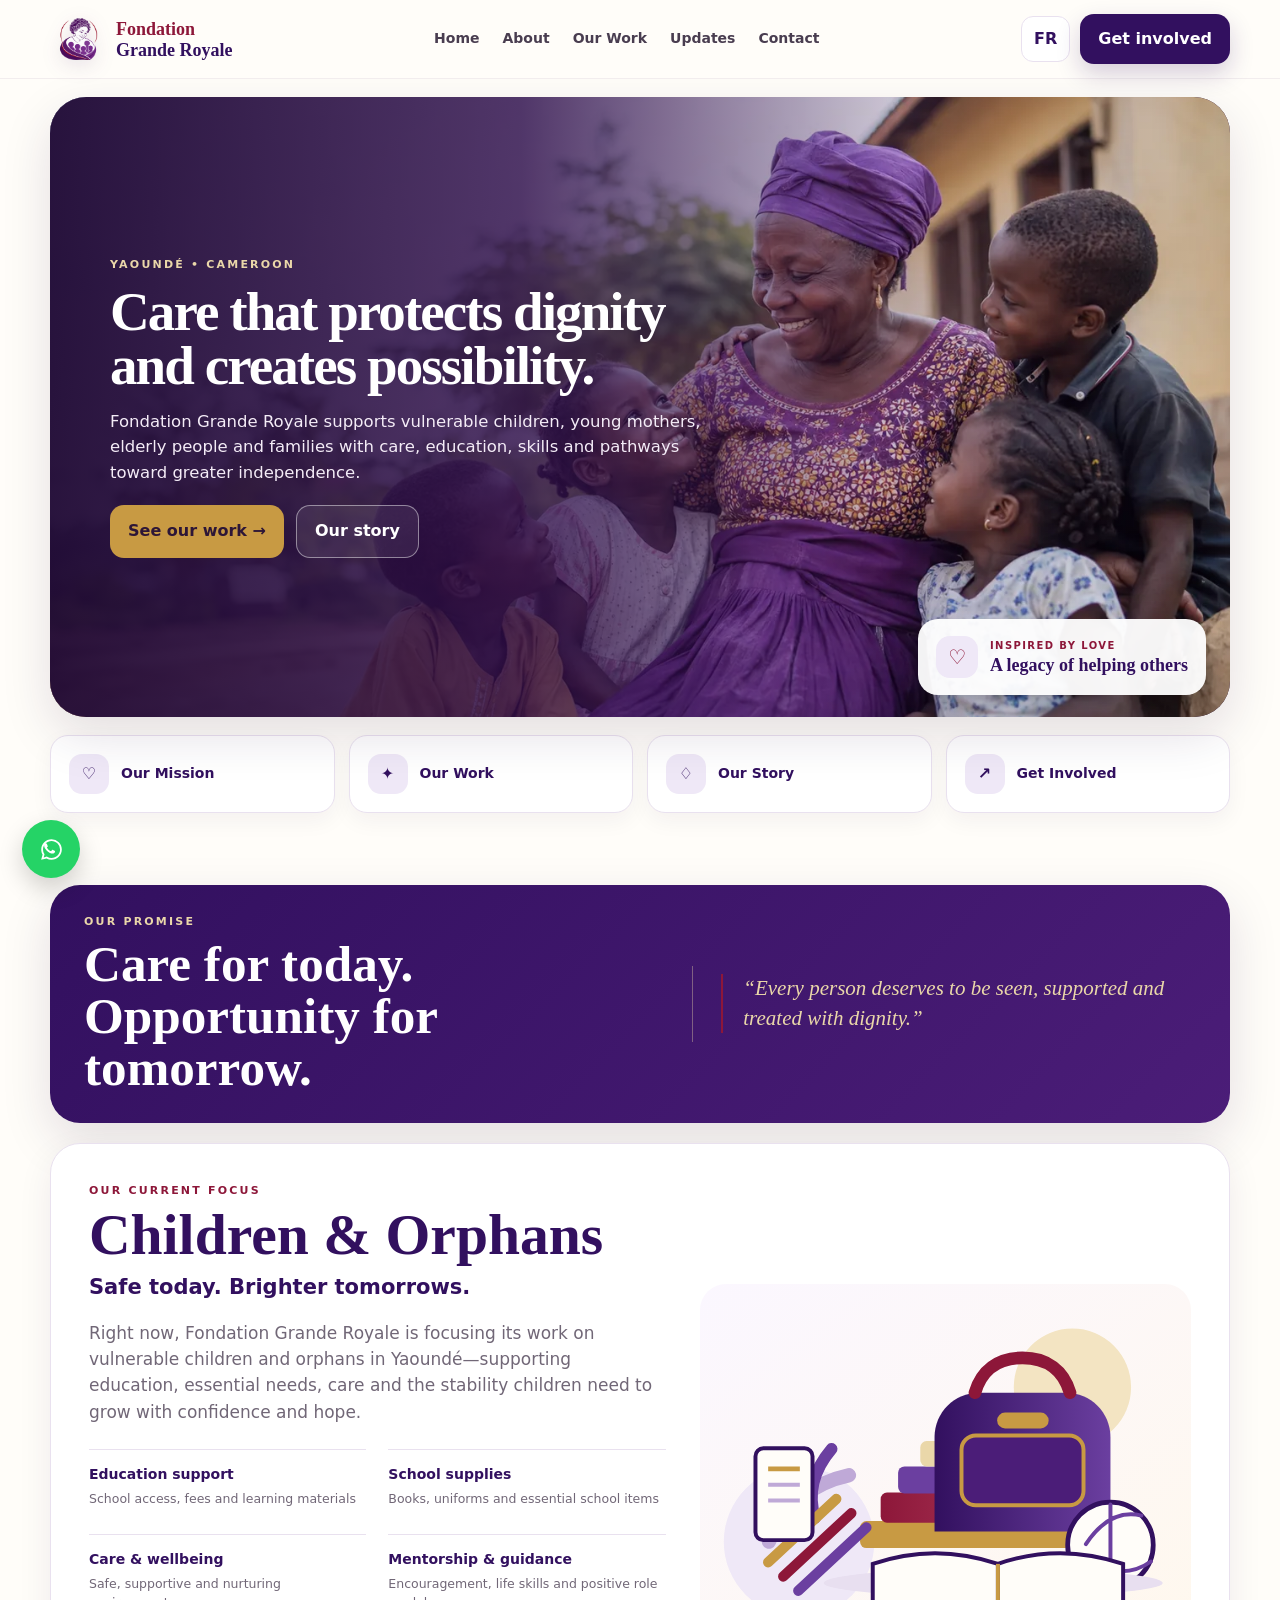
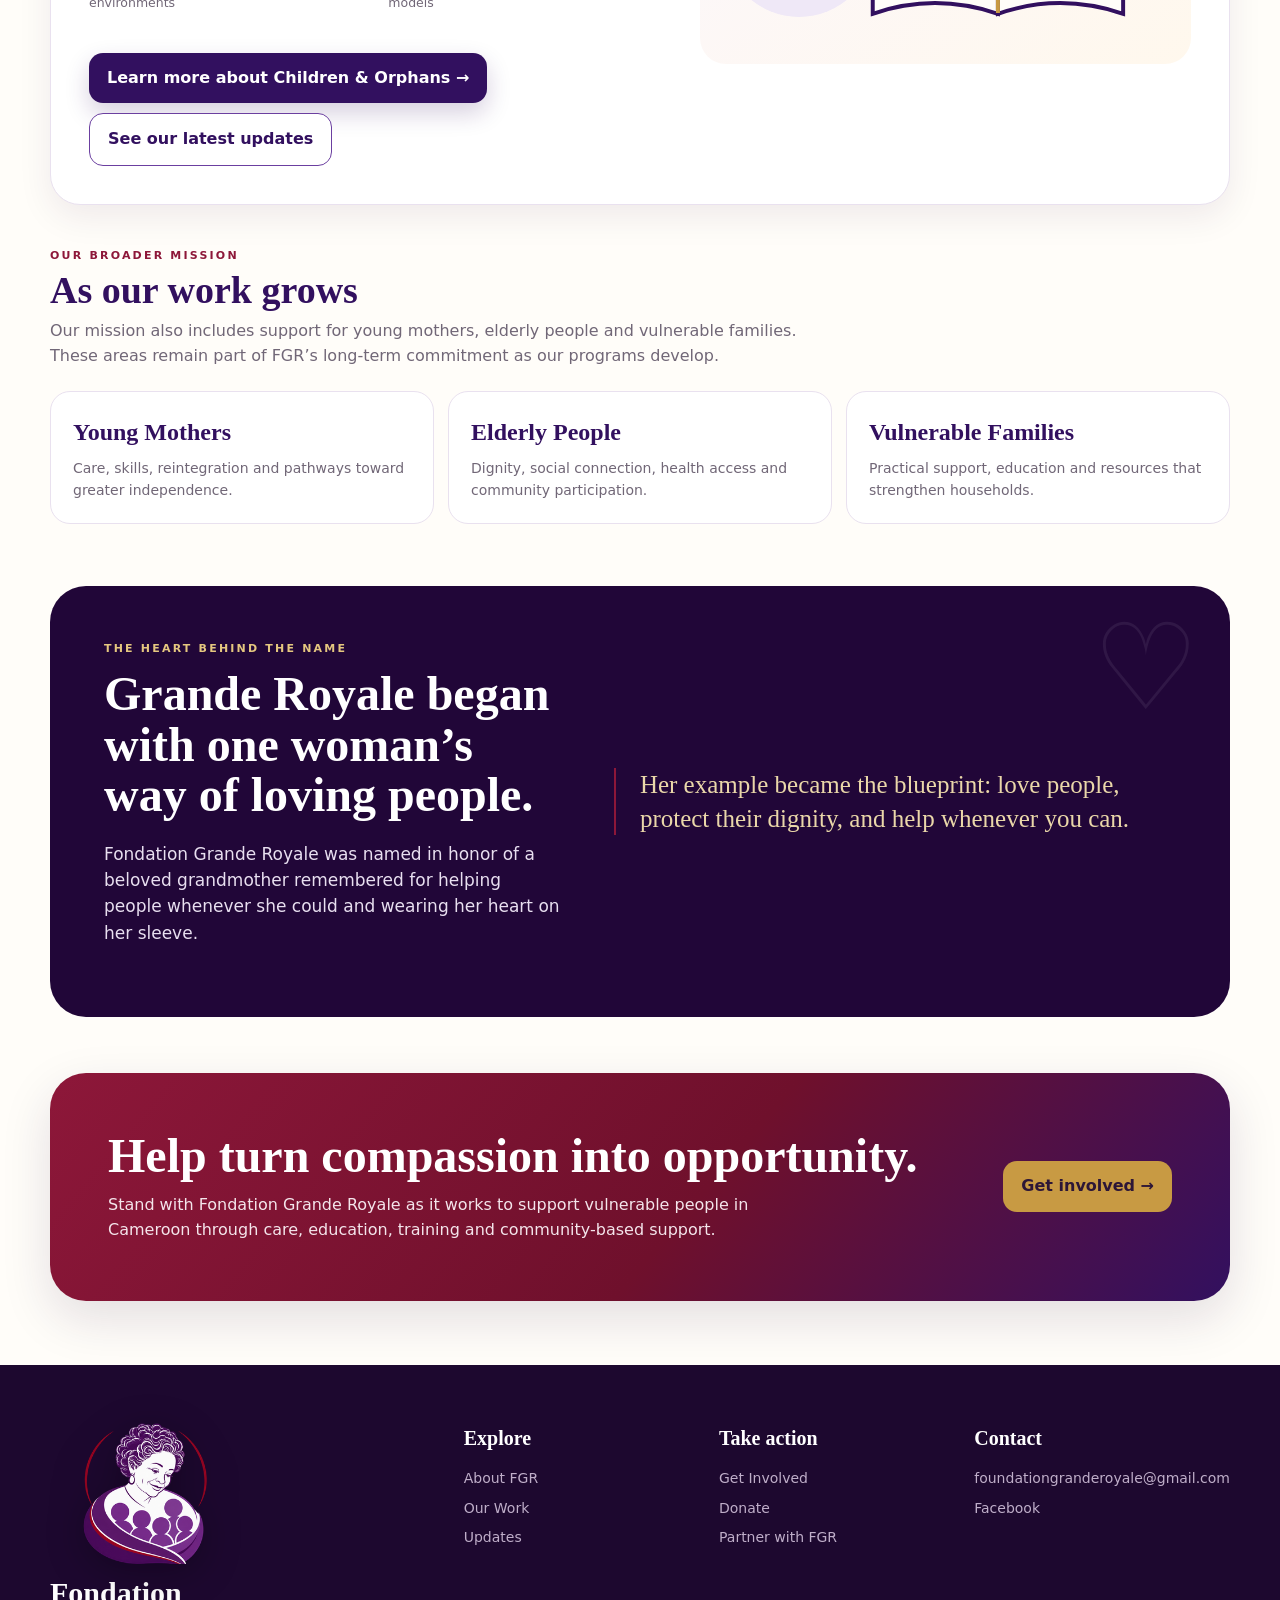
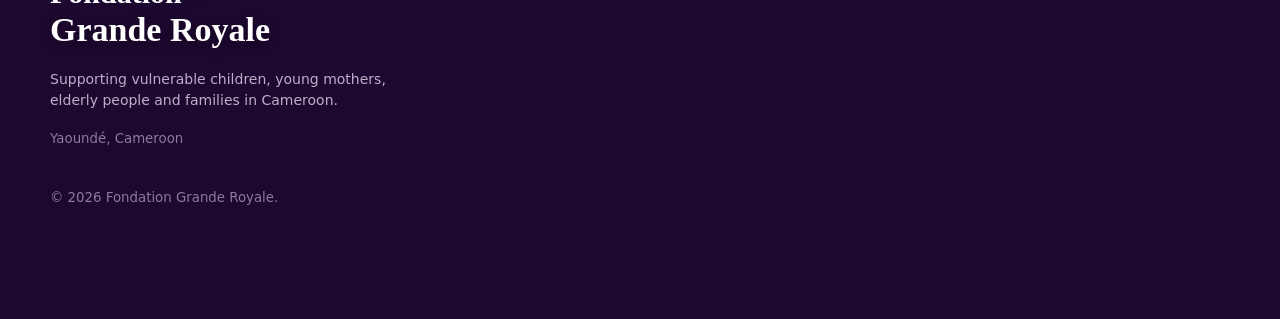
==== index.html @ b9e1e204 "Refresh corrected illustration styles" ====
<!DOCTYPE html>
<html data-page="index.html" lang="en"><head><meta charset="utf-8"/><meta content="width=device-width, initial-scale=1" name="viewport"/><meta content="#32105f" name="theme-color"/><meta content="Fondation Grande Royale is currently focused on supporting vulnerable children and orphans in Cameroon through education, care and essential support." name="description"/><title>Fondation Grande Royale | Cameroon</title><link href="manifest.webmanifest" rel="manifest"/><link href="icon-192.png" rel="apple-touch-icon"/><link href="styles.css?v=20261021-11" rel="stylesheet"/><link href="favicon-32.png" rel="icon" sizes="32x32" type="image/png"/><link href="favicon-48.png" rel="icon" sizes="48x48" type="image/png"/><link as="image" fetchpriority="high" href="hero-family.webp" rel="preload"/><link href="https://fondationgranderoyale.org/" rel="canonical"/><meta content="website" property="og:type"/><meta content="Fondation Grande Royale" property="og:site_name"/><meta content="Fondation Grande Royale | Cameroon" property="og:title"/><meta content="Fondation Grande Royale is currently focused on supporting vulnerable children and orphans in Cameroon through education, care and essential support." property="og:description"/><meta content="https://fondationgranderoyale.org/" property="og:url"/><meta content="https://fondationgranderoyale.org/og-image.jpg" property="og:image"/><meta content="summary_large_image" name="twitter:card"/><meta content="Fondation Grande Royale | Cameroon" name="twitter:title"/><meta content="Fondation Grande Royale is currently focused on supporting vulnerable children and orphans in Cameroon through education, care and essential support." name="twitter:description"/><meta content="https://fondationgranderoyale.org/og-image.jpg" name="twitter:image"/><script type="application/ld+json">{"@context": "https://schema.org", "@type": "NGO", "name": "Fondation Grande Royale", "url": "https://fondationgranderoyale.org", "logo": "https://fondationgranderoyale.org/logo-full.webp", "email": "foundationgranderoyale@gmail.com", "address": {"@type": "PostalAddress", "addressLocality": "Yaoundé", "addressCountry": "CM"}, "areaServed": {"@type": "Country", "name": "Cameroon"}}</script></head><body id="top"><header class="header"><div class="wrap header-inner"><a aria-label="Fondation Grande Royale home" class="brand" href="./index.html"><img alt="" class="brand-logo" decoding="async" height="250" src="logo-mark.webp" width="320"/><div class="brand-copy"><small>Fondation</small><strong>Grande Royale</strong></div></a><nav class="nav"><a href="./index.html">Home</a><a href="about.html">About</a><a href="programs.html">Our Work</a><a href="updates.html">Updates</a><a href="contact.html">Contact</a></nav><div class="header-actions"><button aria-label="Afficher le site en français" aria-pressed="false" class="lang" type="button">FR</button><a class="primary-btn" href="get-involved.html">Get involved</a><button aria-controls="mobile-menu" aria-expanded="false" aria-label="Open menu" class="menu" type="button">☰</button></div><div class="mobile-menu" id="mobile-menu"><a href="./index.html">Home</a><a href="about.html">About</a><a href="programs.html">Our Work</a><a href="updates.html">Updates</a><a href="get-involved.html">Get Involved</a><a href="contact.html">Contact</a></div></div></header>
<main><section class="hero"><div class="wrap"><div class="hero-card"><div class="hero-photo"></div><div class="hero-overlay"></div><div class="hero-content"><div class="eyebrow gold">Yaoundé • Cameroon</div><h1>Care that protects dignity and creates possibility.</h1><p>Fondation Grande Royale supports vulnerable children, young mothers, elderly people and families with care, education, skills and pathways toward greater independence.</p><div class="hero-cta"><a class="gold-btn" href="programs.html">See our work →</a><a class="ghost-btn" href="about.html">Our story</a></div></div><div class="hero-note"><i>♡</i><div><small>Inspired by love</small><strong>A legacy of helping others</strong></div></div></div><div class="quick"><a href="about.html"><span>♡</span><strong>Our Mission</strong></a><a href="programs.html"><span>✦</span><strong>Our Work</strong></a><a href="about.html#story"><span>♢</span><strong>Our Story</strong></a><a href="get-involved.html"><span>↗</span><strong>Get Involved</strong></a></div></div></section>
<section class="section home-focus"><div class="wrap">
<div class="promise-band">
  <div>
    <div class="eyebrow gold">Our promise</div>
    <h2>Care for today. Opportunity for tomorrow.</h2>
  </div>
  <div class="promise-divider"></div>
  <blockquote>“Every person deserves to be seen, supported and treated with dignity.”</blockquote>
</div>

<article class="children-focus-card">
  <div class="children-focus-copy">
    <div class="kicker">Our current focus</div>
    <h2>Children &amp; Orphans</h2>
    <h3>Safe today. Brighter tomorrows.</h3>
    <p>Right now, Fondation Grande Royale is focusing its work on vulnerable children and orphans in Yaoundé—supporting education, essential needs, care and the stability children need to grow with confidence and hope.</p>
    <div class="focus-support-grid">
      <div><strong>Education support</strong><span>School access, fees and learning materials</span></div>
      <div><strong>School supplies</strong><span>Books, uniforms and essential school items</span></div>
      <div><strong>Care &amp; wellbeing</strong><span>Safe, supportive and nurturing environments</span></div>
      <div><strong>Mentorship &amp; guidance</strong><span>Encouragement, life skills and positive role models</span></div>
    </div>
    <div class="focus-actions">
      <a class="primary-btn" href="programs.html">Learn more about Children &amp; Orphans →</a>
      <a class="outline-btn" href="updates.html">See our latest updates</a>
    </div>
  </div>

  <div class="education-materials" role="img" aria-label="Illustration of school books, backpack, notebook, pencils and educational materials">
    <svg viewBox="0 0 620 430" xmlns="http://www.w3.org/2000/svg" aria-hidden="true">
      <defs>
        <linearGradient id="bag" x1="0" x2="1"><stop stop-color="#32105f"/><stop offset="1" stop-color="#6b3fa0"/></linearGradient>
        <linearGradient id="book" x1="0" x2="1"><stop stop-color="#8d1739"/><stop offset="1" stop-color="#b94768"/></linearGradient>
      </defs>
      <circle cx="470" cy="105" r="74" fill="#f3e4c2"/>
      <circle cx="125" cy="300" r="95" fill="#efe8f7"/>
      <path d="M87 300c18-45 54-74 101-84" fill="none" stroke="#bfa9d7" stroke-width="18" stroke-linecap="round"/>
      <path d="M145 270c-9-30-2-60 21-87" fill="none" stroke="#6b3fa0" stroke-width="15" stroke-linecap="round"/>
      <rect x="202" y="274" width="270" height="34" rx="8" fill="#c89a43"/>
      <rect x="228" y="238" width="260" height="38" rx="8" fill="url(#book)"/>
      <rect x="250" y="205" width="232" height="34" rx="8" fill="#6b3fa0"/>
      <rect x="278" y="173" width="190" height="32" rx="8" fill="#ead7a9"/>
      <path d="M352 112h110c31 0 56 25 56 56v119H296V168c0-31 25-56 56-56Z" fill="url(#bag)"/>
      <path d="M347 112c8-28 29-44 60-44s52 16 60 44" fill="none" stroke="#8d1739" stroke-width="16" stroke-linecap="round"/>
      <rect x="330" y="166" width="154" height="88" rx="18" fill="#4b1d78" stroke="#c89a43" stroke-width="5"/>
      <rect x="375" y="137" width="65" height="20" rx="10" fill="#c89a43"/>
      <path d="M86 326l86-80" stroke="#c89a43" stroke-width="13" stroke-linecap="round"/>
      <path d="M105 344l86-80" stroke="#8d1739" stroke-width="13" stroke-linecap="round"/>
      <path d="M124 362l86-80" stroke="#6b3fa0" stroke-width="13" stroke-linecap="round"/>
      <rect x="70" y="182" width="72" height="116" rx="10" fill="#fffdf9" stroke="#32105f" stroke-width="5"/>
      <line x1="86" y1="208" x2="126" y2="208" stroke="#c89a43" stroke-width="6"/>
      <line x1="86" y1="228" x2="126" y2="228" stroke="#bfa9d7" stroke-width="5"/>
      <line x1="86" y1="248" x2="126" y2="248" stroke="#bfa9d7" stroke-width="5"/>
      <circle cx="518" cy="304" r="54" fill="#fffdf9" stroke="#32105f" stroke-width="6"/>
      <path d="M487 303c20-30 44-42 70-36M490 326c30 15 57 15 79-1M518 253v102" fill="none" stroke="#6b3fa0" stroke-width="5" stroke-linecap="round"/>
      <ellipse cx="370" cy="352" rx="214" ry="18" fill="#e8dff0"/>
      <path d="M218 328c52-18 105-18 158 0v63c-53-18-106-18-158 0z" fill="#fffdf9" stroke="#32105f" stroke-width="5"/>
      <path d="M376 328c52-18 105-18 158 0v63c-53-18-106-18-158 0z" fill="#fffdf9" stroke="#32105f" stroke-width="5"/>
      <line x1="376" y1="328" x2="376" y2="390" stroke="#c89a43" stroke-width="5"/>
    </svg>
  </div>
</article>

<div class="secondary-focus">
  <div class="secondary-focus-heading">
    <div class="kicker">Our broader mission</div>
    <h2>As our work grows</h2>
    <p>Our mission also includes support for young mothers, elderly people and vulnerable families. These areas remain part of FGR’s long-term commitment as our programs develop.</p>
  </div>
  <div class="secondary-focus-grid">
    <article><h3>Young Mothers</h3><p>Care, skills, reintegration and pathways toward greater independence.</p></article>
    <article><h3>Elderly People</h3><p>Dignity, social connection, health access and community participation.</p></article>
    <article><h3>Vulnerable Families</h3><p>Practical support, education and resources that strengthen households.</p></article>
  </div>
</div>
</div></section>
<section class="section"><div class="wrap"><div class="story-card"><div><div class="kicker" style="color:#e5c77f">The heart behind the name</div><h3>Grande Royale began with one woman’s way of loving people.</h3><p>Fondation Grande Royale was named in honor of a beloved grandmother remembered for helping people whenever she could and wearing her heart on her sleeve.</p></div><blockquote>Her example became the blueprint: love people, protect their dignity, and help whenever you can.</blockquote><div class="story-mark">♡</div></div></div></section>
<section class="cta"><div class="wrap"><div class="cta-card"><div><h2>Help turn compassion into opportunity.</h2><p>Stand with Fondation Grande Royale as it works to support vulnerable people in Cameroon through care, education, training and community-based support.</p></div><div class="cta-actions"><a class="gold-btn" href="get-involved.html">Get involved →</a></div></div></div></section></main><footer class="footer"><div class="wrap footer-grid"><div><div class="footer-brand-lockup"><img alt="" class="footer-mark" decoding="async" height="250" loading="lazy" src="logo-mark.webp" width="320"/><div class="footer-brand-text"><span>Fondation</span><strong>Grande Royale</strong></div></div><p>Supporting vulnerable children, young mothers, elderly people and families in Cameroon.</p><small>Yaoundé, Cameroon</small></div><div><h4>Explore</h4><a href="about.html">About FGR</a><a href="programs.html">Our Work</a><a href="updates.html">Updates</a></div><div><h4>Take action</h4><a href="get-involved.html">Get Involved</a><a href="get-involved.html#donate">Donate</a><a href="contact.html">Partner with FGR</a></div><div><h4>Contact</h4><a href="mailto:foundationgranderoyale@gmail.com">foundationgranderoyale@gmail.com</a><a href="https://www.facebook.com/profile.php?id=61578433423428" target="_blank" rel="noopener">Facebook</a></div></div><div class="wrap" style="margin-top:34px"><small>© <span id="year"></span> Fondation Grande Royale.</small></div></footer><nav class="mobile-nav"><a href="./index.html"><b>⌂</b>Home</a><a href="programs.html"><b>✦</b>Work</a><a href="about.html"><b>♡</b>Story</a><a href="get-involved.html"><b>↗</b>Help</a></nav><script src="script.js?v=20261021-4"></script><a class="whatsapp-float" href="https://wa.me/18156301168" target="_blank" rel="noopener" aria-label="Chat with Fondation Grande Royale on WhatsApp"><svg aria-hidden="true" viewBox="0 0 32 32" role="img"><path d="M19.11 17.21c-.28-.14-1.64-.81-1.89-.9-.25-.09-.44-.14-.62.14-.18.28-.72.9-.88 1.08-.16.19-.32.21-.6.07-.28-.14-1.17-.43-2.23-1.37-.82-.73-1.38-1.64-1.54-1.91-.16-.28-.02-.43.12-.57.13-.13.28-.32.42-.48.14-.16.18-.28.28-.46.09-.18.05-.35-.02-.49-.07-.14-.62-1.5-.85-2.05-.22-.54-.45-.47-.62-.48h-.53c-.18 0-.49.07-.74.35-.25.28-.97.95-.97 2.31 0 1.36.99 2.68 1.13 2.87.14.18 1.95 2.98 4.72 4.18.66.28 1.18.45 1.58.58.66.21 1.26.18 1.74.11.53-.08 1.64-.67 1.87-1.31.23-.65.23-1.21.16-1.33-.07-.12-.25-.19-.53-.33zM16.03 5.33c-5.86 0-10.62 4.76-10.62 10.62 0 1.87.49 3.7 1.42 5.31L5.32 26.7l5.57-1.46a10.59 10.59 0 0 0 5.13 1.31h.01c5.86 0 10.62-4.76 10.62-10.62 0-2.84-1.11-5.51-3.12-7.52a10.55 10.55 0 0 0-7.5-3.08zm0 19.43h-.01a8.77 8.77 0 0 1-4.47-1.22l-.32-.19-3.3.86.88-3.22-.21-.33a8.8 8.8 0 0 1-1.35-4.71c0-4.85 3.95-8.8 8.81-8.8 2.35 0 4.56.92 6.22 2.58a8.74 8.74 0 0 1 2.58 6.23c-.01 4.85-3.96 8.8-8.83 8.8z"/></svg></a></body></html>
---- styles.css ----
:root{
  --purple-950:#210638;--purple-900:#32105f;--purple-800:#4b1d78;--purple-700:#6b3fa0;
  --purple-100:#efe8f7;--purple-50:#f8f3fb;--gold:#c89a43;--gold-soft:#ead7a9;
  --burg:#8d1739;--burg-dark:#6f102c;--ink:#261d2c;--muted:#716777;--paper:#fffdf9;
  --white:#fff;--border:#e9e1ef;--shadow:0 18px 50px rgba(39,15,61,.13);--r-xl:32px;
  --r-lg:24px;--r-md:18px;--max:1180px;
}
*{box-sizing:border-box}html{scroll-behavior:smooth}body{margin:0;background:var(--paper);color:var(--ink);font-family:Inter,ui-sans-serif,system-ui,-apple-system,BlinkMacSystemFont,"Segoe UI",sans-serif;line-height:1.55}
a{text-decoration:none;color:inherit}img{display:block;max-width:100%}button,input,textarea,select{font:inherit}.wrap{width:min(calc(100% - 36px),var(--max));margin:auto}
.header{position:sticky;top:0;z-index:40;background:rgba(255,253,249,.95);backdrop-filter:blur(16px);border-bottom:1px solid rgba(89,54,107,.08)}
.header-inner{min-height:78px;display:flex;align-items:center;justify-content:space-between;gap:20px}.brand{display:flex;align-items:center;gap:12px;min-width:0}.brand-badge{width:46px;height:46px;border-radius:14px;display:grid;place-items:center;background:linear-gradient(145deg,var(--purple-900),var(--purple-700));color:white;font-family:Georgia,serif;font-weight:700;font-size:12px;letter-spacing:.05em;box-shadow:0 8px 18px rgba(64,22,94,.2)}
.brand-copy{line-height:1}.brand-copy small{display:block;font-family:Georgia,serif;font-size:18px;line-height:1;letter-spacing:0;color:var(--burg);font-weight:700}.brand-copy strong{display:block;margin-top:3px;font-family:Georgia,serif;font-size:18px;line-height:1;color:var(--purple-900);font-weight:700;white-space:nowrap}.nav{display:flex;align-items:center;gap:23px;font-size:14px;font-weight:750;color:#493d50}.nav a:hover,.nav a.active{color:var(--purple-700)}.header-actions{display:flex;gap:10px;align-items:center}.lang{border:1px solid var(--border);background:white;border-radius:12px;padding:10px 12px;color:var(--purple-900);font-weight:800;cursor:pointer}.primary-btn,.gold-btn,.ghost-btn,.outline-btn{display:inline-flex;align-items:center;justify-content:center;gap:8px;padding:13px 18px;border-radius:14px;font-weight:850;transition:.2s}.primary-btn{background:var(--purple-900);color:white;box-shadow:0 10px 24px rgba(50,16,95,.2)}.primary-btn:hover,.gold-btn:hover{transform:translateY(-2px)}.menu{display:none;border:0;background:white;border-radius:12px;padding:10px 12px;box-shadow:0 8px 20px rgba(41,20,51,.08);font-size:20px;cursor:pointer}
.mobile-menu{display:none;position:absolute;top:70px;left:14px;right:14px;background:white;border:1px solid var(--border);border-radius:20px;padding:16px;box-shadow:var(--shadow)}.mobile-menu.open{display:grid;gap:6px}.mobile-menu a{padding:12px;border-radius:12px;font-weight:750}.mobile-menu a:hover{background:var(--purple-50)}
.hero{padding:18px 0 0}.hero-card{position:relative;height:calc(100svh - 165px);min-height:500px;max-height:620px;border-radius:36px;overflow:hidden;background:var(--purple-950);box-shadow:var(--shadow)}.hero-photo{position:absolute;inset:0;background:url('hero-family.webp') center/cover}.hero-overlay{position:absolute;inset:0;background:linear-gradient(90deg,rgba(30,7,51,.94) 0%,rgba(45,12,73,.82) 40%,rgba(45,12,73,.22) 72%,rgba(45,12,73,.08) 100%)}.hero-content{position:relative;z-index:2;height:100%;min-height:0;padding:36px 60px;display:flex;flex-direction:column;justify-content:center;max-width:720px;color:white}.eyebrow,.kicker{font-size:11px;letter-spacing:.2em;text-transform:uppercase;font-weight:900}.eyebrow.gold{color:var(--gold-soft)}.kicker{color:var(--burg)}.hero h1,.page-hero h1{font-family:Georgia,serif;line-height:.98;letter-spacing:-.035em;font-weight:600}.hero h1{font-size:clamp(44px,4.3vw,64px);margin:12px 0 16px}.page-hero h1{font-size:clamp(46px,5vw,72px);margin:18px 0 22px}.hero p{font-size:16.5px;color:#f4ecf7;max-width:620px;margin:0 0 20px}.hero-cta{display:flex;gap:12px;flex-wrap:wrap}.gold-btn{background:var(--gold);color:#2d1637}.ghost-btn{border:1px solid rgba(255,255,255,.45);color:white;background:rgba(255,255,255,.08)}.outline-btn{border:1px solid var(--purple-700);color:var(--purple-900);background:white}.hero-note{position:absolute;z-index:3;right:24px;bottom:22px;background:rgba(255,255,255,.95);border-radius:20px;padding:17px 18px;display:flex;gap:12px;align-items:center;box-shadow:0 12px 30px rgba(0,0,0,.18);max-width:345px}.hero-note i{width:42px;height:42px;border-radius:14px;background:var(--purple-100);display:grid;place-items:center;color:var(--burg);font-style:normal;font-size:20px}.hero-note small{display:block;color:var(--burg);font-size:10px;letter-spacing:.14em;font-weight:900;text-transform:uppercase}.hero-note strong{display:block;font-family:Georgia,serif;color:var(--purple-900);font-size:18px;line-height:1.1;margin-top:3px}
.quick{margin-top:18px;display:grid;grid-template-columns:repeat(4,1fr);gap:14px}.quick a{background:white;border:1px solid var(--border);border-radius:18px;padding:18px;display:flex;align-items:center;gap:12px;box-shadow:0 8px 22px rgba(49,19,66,.05)}.quick span{width:40px;height:40px;border-radius:13px;background:var(--purple-100);display:grid;place-items:center;color:var(--purple-900);font-weight:900}.quick strong{font-size:14px;color:var(--purple-900)}
.section{padding:100px 0}.section.soft{background:var(--purple-50)}.section-title{max-width:780px;margin-bottom:42px}.section-title h2,.page-hero h1{color:var(--purple-900)}.section-title h2{font-family:Georgia,serif;font-size:clamp(38px,4vw,60px);line-height:1.05;margin:10px 0 18px;font-weight:600;letter-spacing:-.02em}.section-title p{color:var(--muted);font-size:18px;margin:0}.page-hero{padding:85px 0 72px;background:linear-gradient(135deg,#f8f3fb 0%,#fffdf9 55%,#f4eaf4 100%);border-bottom:1px solid var(--border)}.page-hero h1{font-size:clamp(46px,5vw,72px);max-width:850px}.page-hero p{font-size:19px;color:var(--muted);max-width:760px}.breadcrumb{font-size:12px;font-weight:800;color:var(--burg);letter-spacing:.1em;text-transform:uppercase}
.mission-grid{display:grid;grid-template-columns:.85fr 1.15fr;gap:30px}.mission-story{background:linear-gradient(145deg,var(--purple-900),var(--purple-800));border-radius:var(--r-xl);padding:38px;color:white;min-height:420px;display:flex;flex-direction:column;justify-content:space-between;box-shadow:var(--shadow)}.mission-story h3{font-family:Georgia,serif;font-size:40px;line-height:1.07;margin:10px 0 18px;font-weight:600}.mission-story p{color:#eadff0;margin:0}.mission-quote{font-family:Georgia,serif;font-style:italic;color:var(--gold-soft);font-size:21px;border-left:2px solid var(--burg);padding-left:18px;margin-top:34px}.serve-grid{display:grid;grid-template-columns:1fr 1fr;gap:14px}.serve-card,.info-card,.update-card,.program-card{background:white;border:1px solid var(--border);border-radius:22px;padding:25px}.serve-card .icon,.program-card .icon{width:44px;height:44px;border-radius:14px;background:var(--purple-100);display:grid;place-items:center;margin-bottom:20px;font-size:20px}.serve-card h4,.program-card h3,.info-card h3,.update-card h3{font-family:Georgia,serif;color:var(--purple-900);margin:0 0 8px}.serve-card h4{font-size:22px}.serve-card p,.program-card p,.info-card p,.update-card p{margin:0;color:var(--muted)}
.feature-row{display:grid;grid-template-columns:1.08fr .92fr;gap:22px;margin-top:24px}.feature-row.reverse{grid-template-columns:.92fr 1.08fr}.feature-img{border-radius:var(--r-xl);overflow:hidden;min-height:470px;background-size:cover;background-position:center;box-shadow:var(--shadow)}.feature-copy{border-radius:var(--r-xl);padding:44px;background:white;border:1px solid var(--border);display:flex;flex-direction:column;justify-content:center}.feature-copy h3{font-family:Georgia,serif;font-size:42px;line-height:1.05;color:var(--purple-900);margin:10px 0 18px;font-weight:600}.feature-copy p{color:var(--muted);font-size:17px;margin:0 0 20px}.pill-row{display:flex;flex-wrap:wrap;gap:8px}.pill{border:1px solid var(--gold-soft);background:#fffaf0;color:#66491c;border-radius:999px;padding:8px 12px;font-size:12px;font-weight:800}
.story-card{background:var(--purple-950);border-radius:36px;padding:54px;color:white;display:grid;grid-template-columns:.9fr 1.1fr;gap:50px;align-items:center;overflow:hidden;position:relative}.story-mark{font-family:Georgia,serif;font-size:120px;color:rgba(255,255,255,.07);position:absolute;right:30px;top:-10px}.story-card h3{font-family:Georgia,serif;font-size:48px;line-height:1.05;margin:12px 0 20px;font-weight:600}.story-card p{color:#e8dff0;font-size:17px}.story-card blockquote{font-family:Georgia,serif;font-size:25px;line-height:1.35;color:var(--gold-soft);margin:0;border-left:2px solid var(--burg);padding-left:24px}
.cta{padding:100px 0}.cta-card{background:linear-gradient(130deg,var(--burg),var(--burg-dark) 55%,var(--purple-900));border-radius:36px;padding:58px;color:white;display:grid;grid-template-columns:1fr auto;gap:30px;align-items:center;box-shadow:var(--shadow)}.cta-card h2{font-family:Georgia,serif;font-size:48px;line-height:1.05;margin:0 0 12px;font-weight:600}.cta-card p{margin:0;color:#f4e5eb;max-width:680px}.cta-actions{display:flex;gap:10px;flex-wrap:wrap}.grid-2{display:grid;grid-template-columns:1fr 1fr;gap:22px}.grid-3{display:grid;grid-template-columns:repeat(3,1fr);gap:18px}.program-card{padding:28px;min-height:240px}.program-card h3{font-size:27px}.program-card .num{font-size:11px;font-weight:900;color:var(--burg);letter-spacing:.14em}.info-card h3,.update-card h3{font-size:25px}.update-card time{display:block;font-size:11px;font-weight:900;color:var(--burg);text-transform:uppercase;letter-spacing:.12em;margin-bottom:12px}.empty-state{padding:36px;border:1px dashed #cbbbd5;background:white;border-radius:24px;color:var(--muted)}
.donate-options{display:grid;grid-template-columns:repeat(3,1fr);gap:18px}.donate-card{background:white;border:1px solid var(--border);border-radius:24px;padding:30px;box-shadow:0 10px 30px rgba(49,19,66,.05)}.donate-card.featured{border:2px solid var(--gold);position:relative}.donate-card .tag{position:absolute;top:-12px;right:18px;background:var(--gold);color:#3b213f;border-radius:999px;padding:6px 10px;font-size:10px;font-weight:900}.donate-card h3{font-family:Georgia,serif;color:var(--purple-900);font-size:28px;margin:0 0 10px}.donate-card p{color:var(--muted)}.note{background:#fff8eb;border-left:4px solid var(--gold);padding:16px 18px;border-radius:12px;color:#655331}.contact-list{display:grid;gap:14px}.contact-item{display:flex;gap:14px;align-items:flex-start;background:white;border:1px solid var(--border);border-radius:18px;padding:20px}.contact-item .dot{width:38px;height:38px;border-radius:12px;background:var(--purple-100);display:grid;place-items:center;color:var(--burg)}.contact-item strong{display:block;color:var(--purple-900)}.contact-item span,.contact-item a{color:var(--muted);font-size:14px}.form{display:grid;gap:14px;background:white;border:1px solid var(--border);border-radius:24px;padding:28px}.form label{font-size:12px;font-weight:800;color:var(--purple-900)}.form input,.form textarea,.form select{width:100%;border:1px solid var(--border);border-radius:12px;padding:13px 14px;background:#fff}.form textarea{min-height:140px;resize:vertical}
.footer{background:#1d082f;color:#d9cce2;padding:58px 0 110px}.footer-grid{display:grid;grid-template-columns:1.4fr .8fr .8fr .8fr;gap:44px}.footer h4{font-family:Georgia,serif;color:white;font-size:20px;margin:0 0 14px}.footer p,.footer a{color:#bfaec9;font-size:14px}.footer a{display:block;margin:8px 0}.footer-brand{font-family:Georgia,serif;color:white;font-size:24px;margin-bottom:8px}.footer small{color:#8e7a9a}.mobile-nav{display:none}
@media(max-width:980px){.nav,.header-actions .primary-btn{display:none}.menu{display:block}.header-inner{min-height:70px}.hero-card,.hero-content{min-height:590px}.hero-content{padding:58px 34px 120px;max-width:620px}.hero-overlay{background:linear-gradient(180deg,rgba(30,7,51,.25) 0%,rgba(30,7,51,.62) 45%,rgba(30,7,51,.96) 100%)}.hero-content{justify-content:flex-end}.hero-note{left:18px;right:18px;bottom:18px;max-width:none}.quick{grid-template-columns:repeat(2,1fr)}.mission-grid,.feature-row,.feature-row.reverse,.story-card,.cta-card,.grid-2,.footer-grid{grid-template-columns:1fr}.feature-row.reverse .feature-img{order:1}.feature-row.reverse .feature-copy{order:2}.grid-3,.donate-options{grid-template-columns:1fr 1fr}.footer-grid{grid-template-columns:1fr 1fr}.mobile-nav{position:fixed;left:14px;right:14px;bottom:14px;z-index:60;background:rgba(255,255,255,.97);border:1px solid var(--border);box-shadow:0 15px 45px rgba(40,12,60,.18);border-radius:22px;padding:9px;display:grid;grid-template-columns:repeat(4,1fr)}.mobile-nav a{display:flex;flex-direction:column;align-items:center;gap:4px;padding:7px 4px;color:#685a70;font-size:10px;font-weight:800}.mobile-nav b{font-size:19px;color:var(--purple-900)}}
@media(max-width:620px){
.wrap{width:min(calc(100% - 24px),var(--max))}.brand-copy small,.brand-copy strong{font-size:14px}.brand-badge{width:40px;height:40px;border-radius:12px;font-size:11px}.hero{padding-top:12px}.hero-card{height:auto;min-height:440px;max-height:none;border-radius:24px}.hero-photo{background-position:64% center}.hero-content{height:auto;min-height:440px;padding:30px 22px 104px}.hero h1{font-size:47px}.hero p{font-size:15.5px}.hero-cta{gap:8px}.gold-btn,.ghost-btn,.outline-btn{width:100%;justify-content:center}.hero-note{border-radius:17px;padding:13px}.quick{gap:10px}.quick a{padding:14px;border-radius:16px}.section{padding:72px 0}.section-title{margin-bottom:28px}.section-title h2{font-size:40px}.section-title p{font-size:16px}.mission-story{padding:28px;border-radius:24px}.mission-story h3{font-size:34px}.serve-grid,.grid-3,.donate-options,.footer-grid{grid-template-columns:1fr}.feature-img{min-height:330px;border-radius:24px}.feature-copy{padding:28px;border-radius:24px}.feature-copy h3{font-size:34px}.story-card{padding:30px;border-radius:24px;gap:26px}.story-card h3{font-size:37px}.story-card blockquote{font-size:21px}.cta{padding:72px 0}.cta-card{padding:32px 26px;border-radius:24px}.cta-card h2{font-size:38px}.page-hero{padding:65px 0 50px}.page-hero h1{font-size:48px}.footer{padding-bottom:120px}
.brand-logo{width:44px;height:44px}.footer-logo{width:210px}
.feature-img{height:330px}
.footer-brand-lockup{
    align-items:center;
    text-align:center;
    gap:12px;
  }

  .footer-mark{
    width:210px;
  }

  .footer-brand-text{
    align-items:center;
  }

  .footer-brand-text span{
    font-size:28px;
  }

  .footer-brand-text strong{
    font-size:32px;
  }
}

/* Official Fondation Grande Royale logo integration */
.brand-logo{width:54px;height:54px;object-fit:contain;flex:0 0 auto;filter:drop-shadow(0 5px 10px rgba(64,22,94,.12))}.brand-badge{display:none}.footer-logo{display:block;width:min(240px,100%);height:auto;margin-bottom:18px}.sr-only{position:absolute!important;width:1px!important;height:1px!important;padding:0!important;margin:-1px!important;overflow:hidden!important;clip:rect(0,0,0,0)!important;white-space:nowrap!important;border:0!important}

.legacy-logo-wrap{text-align:center;margin:0 auto 34px}.legacy-logo{width:min(320px,78vw);height:auto}

/* Audit 2026: performance, accessibility and translated UI fixes */
.feature-img{display:block;width:100%;height:470px;object-fit:cover;background:none}.feature-row.reverse .feature-img{order:initial}.lang:focus-visible,.menu:focus-visible,a:focus-visible,button:focus-visible,input:focus-visible,textarea:focus-visible,select:focus-visible{outline:3px solid var(--gold);outline-offset:3px}.lang[aria-pressed="true"]{background:var(--purple-100)}

/* Footer brand lockup — centered and high contrast */
.footer-brand-lockup{
  display:flex;
  flex-direction:column;
  align-items:flex-start;
  gap:14px;
  margin-bottom:22px;
}

.footer-mark{
  width:180px;
  height:auto;
  object-fit:contain;
  filter:drop-shadow(0 8px 18px rgba(0,0,0,.28));
}

.footer-brand-text{
  display:flex;
  flex-direction:column;
  align-items:flex-start;
  line-height:1;
}

.footer-brand-text span,
.footer-brand-text strong{
  display:block;
  font-family:Georgia,serif;
}

.footer-brand-text span{
  color:#fff;
  font-size:30px;
  font-weight:700;
}

.footer-brand-text strong{
  color:#fff;
  font-size:34px;
  font-weight:700;
  margin-top:5px;
  text-shadow:0 3px 14px rgba(0,0,0,.32);
}



/* Phase 3 — hosted contact form */
.hp-field{
  position:absolute!important;
  left:-9999px!important;
  width:1px!important;
  height:1px!important;
  opacity:0!important;
  pointer-events:none!important;
}
.form-note{
  color:var(--muted);
  font-size:12px;
}
.thank-you-card{
  max-width:720px;
  margin:0 auto;
  text-align:center;
  background:#fff;
  border:1px solid var(--border);
  border-radius:var(--r-xl);
  padding:54px 38px;
  box-shadow:var(--shadow);
}
.thank-you-icon{
  width:68px;
  height:68px;
  border-radius:50%;
  display:grid;
  place-items:center;
  margin:0 auto 22px;
  background:var(--purple-100);
  color:var(--purple-900);
  font-size:30px;
  font-weight:900;
}
.thank-you-card h2{
  font-family:Georgia,serif;
  color:var(--purple-900);
  font-size:38px;
  line-height:1.05;
  margin:0 0 14px;
}
.thank-you-card p{
  color:var(--muted);
  font-size:17px;
  margin:0 auto 28px;
  max-width:560px;
}
.thank-you-actions{
  display:flex;
  gap:12px;
  justify-content:center;
  flex-wrap:wrap;
}


/* Floating WhatsApp contact button */
.whatsapp-float{
  position:fixed;
  left:22px;
  bottom:22px;
  width:58px;
  height:58px;
  border-radius:50%;
  display:grid;
  place-items:center;
  background:#25D366;
  color:#fff;
  box-shadow:0 10px 24px rgba(0,0,0,.18);
  z-index:999;
  transition:transform .18s ease, box-shadow .18s ease;
}
.whatsapp-float:hover{
  transform:translateY(-2px) scale(1.03);
  box-shadow:0 14px 30px rgba(0,0,0,.22);
}
.whatsapp-float svg{
  width:31px;
  height:31px;
  fill:currentColor;
}
@media(max-width:620px){
  .whatsapp-float{
    left:16px;
    bottom:86px;
    width:54px;
    height:54px;
  }
  .whatsapp-float svg{
    width:29px;
    height:29px;
  }
}


/* Homepage current-focus redesign */
.home-focus{padding:72px 0 34px}
.promise-band{
  background:linear-gradient(135deg,var(--purple-900),var(--purple-800));
  color:#fff;
  border-radius:30px;
  padding:28px 34px;
  display:grid;
  grid-template-columns:1.1fr auto .9fr;
  gap:28px;
  align-items:center;
  box-shadow:var(--shadow);
}
.promise-band h2{
  font-family:Georgia,serif;
  font-size:clamp(34px,4vw,54px);
  line-height:1.02;
  font-weight:600;
  margin:8px 0 0;
}
.promise-divider{
  width:1px;
  height:76px;
  background:rgba(234,215,169,.38);
}
.promise-band blockquote{
  margin:0;
  color:var(--gold-soft);
  font-family:Georgia,serif;
  font-style:italic;
  font-size:21px;
  line-height:1.4;
  border-left:2px solid var(--burg);
  padding-left:20px;
}
.children-focus-card{
  margin-top:20px;
  background:#fff;
  border:1px solid var(--border);
  border-radius:30px;
  padding:38px;
  display:grid;
  grid-template-columns:1.08fr .92fr;
  gap:34px;
  align-items:center;
  box-shadow:0 12px 34px rgba(49,19,66,.08);
}
.children-focus-copy h2{
  font-family:Georgia,serif;
  color:var(--purple-900);
  font-size:clamp(42px,4.5vw,66px);
  line-height:.98;
  margin:8px 0 8px;
  font-weight:600;
}
.children-focus-copy h3{
  color:var(--purple-900);
  font-size:21px;
  margin:0 0 16px;
}
.children-focus-copy>p{
  color:var(--muted);
  font-size:17px;
  max-width:650px;
  margin:0 0 24px;
}
.focus-support-grid{
  display:grid;
  grid-template-columns:1fr 1fr;
  gap:12px 22px;
  margin:0 0 26px;
}
.focus-support-grid div{
  padding:14px 0;
  border-top:1px solid var(--border);
}
.focus-support-grid strong{
  display:block;
  color:var(--purple-900);
  font-size:14px;
  margin-bottom:3px;
}
.focus-support-grid span{
  display:block;
  color:var(--muted);
  font-size:12.5px;
}
.focus-actions{
  display:flex;
  gap:10px;
  flex-wrap:wrap;
}
.education-materials{
  min-height:380px;
  border-radius:26px;
  display:grid;
  place-items:center;
  overflow:hidden;
  background:linear-gradient(145deg,#fbf7ff,#fff8ed);
}
.education-materials svg{
  width:100%;
  height:auto;
  max-height:410px;
}
.secondary-focus{
  margin-top:42px;
}
.secondary-focus-heading{
  max-width:760px;
  margin-bottom:22px;
}
.secondary-focus-heading h2{
  font-family:Georgia,serif;
  color:var(--purple-900);
  font-size:38px;
  margin:7px 0 8px;
  line-height:1.05;
}
.secondary-focus-heading p{
  color:var(--muted);
  margin:0;
}
.secondary-focus-grid{
  display:grid;
  grid-template-columns:repeat(3,1fr);
  gap:14px;
}
.secondary-focus-grid article{
  background:#fff;
  border:1px solid var(--border);
  border-radius:20px;
  padding:22px;
}
.secondary-focus-grid h3{
  font-family:Georgia,serif;
  color:var(--purple-900);
  margin:0 0 7px;
  font-size:24px;
}
.secondary-focus-grid p{
  color:var(--muted);
  margin:0;
  font-size:14px;
}

@media(max-width:980px){
  .promise-band{grid-template-columns:1fr;gap:18px}
  .promise-divider{display:none}
  .children-focus-card{grid-template-columns:1fr}
  .education-materials{min-height:300px}
}
@media(max-width:620px){
  .home-focus{padding:52px 0 64px}
  .promise-band{padding:24px 22px;border-radius:24px}
  .promise-band h2{font-size:36px}
  .promise-band blockquote{font-size:18px}
  .children-focus-card{padding:24px 20px;border-radius:24px}
  .children-focus-copy h2{font-size:44px}
  .focus-support-grid{grid-template-columns:1fr}
  .focus-actions .primary-btn,.focus-actions .outline-btn{width:100%}
  .education-materials{min-height:240px}
  .secondary-focus-grid{grid-template-columns:1fr}
}


/* Homepage section spacing */
.home-focus + .section{
  padding:28px 0;
}
.home-focus + .section + .cta{
  padding:28px 0 64px;
}
@media(max-width:620px){
  .home-focus{padding:52px 0 28px}
  .home-focus + .section{
    padding:22px 0;
  }
  .home-focus + .section + .cta{
    padding:22px 0 54px;
  }
}


/* Programs accordion */
.programs-accordion-section{padding-top:54px}
.programs-accordion{display:grid;gap:12px}
.program-accordion{
  background:#fff;
  border:1px solid var(--border);
  border-radius:18px;
  overflow:hidden;
}
.program-accordion[open]{
  box-shadow:0 10px 28px rgba(49,19,66,.08);
}
.program-accordion summary{
  list-style:none;
  display:grid;
  grid-template-columns:56px 1fr auto;
  gap:16px;
  align-items:center;
  padding:22px 24px;
  cursor:pointer;
}
.program-accordion summary::-webkit-details-marker{display:none}
.program-accordion summary::after{
  content:"+";
  grid-column:3;
  grid-row:1;
  justify-self:end;
  font-size:26px;
  line-height:1;
  color:var(--purple-900);
  margin-left:14px;
}
.program-accordion[open] summary::after{content:"−"}
.program-order{
  color:var(--burg);
  font-size:11px;
  font-weight:900;
  letter-spacing:.12em;
}
.program-title{
  font-family:Georgia,serif;
  color:var(--purple-900);
  font-size:28px;
  font-weight:600;
}
.program-status{
  font-size:11px;
  font-weight:800;
  color:var(--muted);
  border:1px solid var(--border);
  border-radius:999px;
  padding:6px 10px;
  margin-right:34px;
}
.featured-program{
  border:2px solid var(--gold);
}
.featured-program .program-status{
  color:#66491c;
  background:#fff8eb;
  border-color:var(--gold-soft);
}
.program-panel{
  padding:0 24px 26px 96px;
  color:var(--muted);
}
.program-panel>p{
  margin:0;
  max-width:820px;
  font-size:16px;
}
.program-detail-grid{
  display:grid;
  grid-template-columns:1fr 1fr;
  gap:12px 22px;
  margin-top:22px;
}
.program-detail-grid div{
  border-top:1px solid var(--border);
  padding-top:13px;
}
.program-detail-grid strong{
  display:block;
  color:var(--purple-900);
  margin-bottom:4px;
}
.program-detail-grid span{
  display:block;
  font-size:14px;
}
@media(max-width:620px){
  .program-accordion summary{
    grid-template-columns:42px 1fr;
    padding:18px 18px;
  }
  .program-title{font-size:23px}
  .program-status{
    grid-column:2;
    justify-self:start;
    margin:4px 0 0;
  }
  .program-accordion summary::after{
    grid-column:2;
    justify-self:end;
  }
  .program-panel{
    padding:0 18px 22px 60px;
  }
  .program-detail-grid{grid-template-columns:1fr}
}


/* Compact programs dropdowns — simple FAQ style */
.programs-accordion-section{
  padding-top:36px;
}
.programs-accordion{
  gap:0;
  max-width:900px;
}
.program-accordion,
.featured-program{
  border:0;
  border-bottom:1px solid #ddd6e3;
  border-radius:0;
  box-shadow:none;
  background:transparent;
}
.program-accordion:first-child{
  border-top:1px solid #ddd6e3;
}
.program-accordion[open]{
  box-shadow:none;
}
.program-accordion summary{
  display:flex;
  align-items:center;
  justify-content:space-between;
  gap:18px;
  padding:17px 4px;
  min-height:56px;
}
.program-order,
.program-status{
  display:none;
}
.program-title{
  font-family:inherit;
  font-size:17px;
  font-weight:500;
  color:#3f3945;
}
.program-accordion summary::after{
  content:"⌄";
  display:grid;
  place-items:center;
  width:34px;
  height:34px;
  flex:0 0 34px;
  border-radius:50%;
  background:#f3f1f5;
  color:#69616f;
  font-size:20px;
  font-weight:700;
  margin:0;
  transform:none;
}
.program-accordion[open] summary::after{
  content:"⌃";
}
.featured-program .program-title{
  color:var(--purple-900);
  font-weight:700;
}
.program-panel{
  padding:0 44px 20px 4px;
}
.program-panel>p{
  font-size:15px;
  line-height:1.6;
}
.program-detail-grid{
  margin-top:14px;
  gap:10px 22px;
}
.program-detail-grid div{
  padding-top:10px;
}
@media(max-width:620px){
  .programs-accordion-section{padding-top:26px}
  .program-accordion summary{
    display:flex;
    padding:15px 2px;
    min-height:52px;
  }
  .program-title{font-size:16px}
  .program-panel{padding:0 38px 18px 2px}
  .program-detail-grid{grid-template-columns:1fr}
}


.programs-current-title{
  margin-bottom:24px;
}
.long-term-programs{
  padding-top:64px;
}
.long-term-accordion{
  max-width:900px;
}
.long-term-accordion .program-title{
  font-weight:500;
}
@media(max-width:620px){
  .long-term-programs{padding-top:48px}
}


/* Emphasize the two current-focus program headers */
.programs-accordion > .featured-program > summary{
  padding:22px 4px;
}
.programs-accordion > .featured-program .program-title{
  font-family:Georgia,serif;
  font-size:30px;
  font-weight:700;
  color:var(--purple-900);
  line-height:1.1;
}
.programs-accordion > .featured-program summary::after{
  width:38px;
  height:38px;
  flex-basis:38px;
  background:var(--purple-100);
  color:var(--purple-900);
}
.long-term-accordion .program-title{
  font-family:inherit;
  font-size:17px;
  font-weight:500;
  color:#3f3945;
}
@media(max-width:620px){
  .programs-accordion > .featured-program .program-title{
    font-size:24px;
  }
  .long-term-accordion .program-title{
    font-size:16px;
  }
}

/* Our Work hero */
.work-hero{padding:44px 0 34px}
.work-hero-grid{display:grid;grid-template-columns:.95fr 1.05fr;gap:44px;align-items:center}
.work-hero-copy{max-width:720px}
.work-hero-copy .breadcrumb{margin-bottom:24px}
.work-hero-copy p{font-size:21px;line-height:1.5;color:var(--muted);margin:0}
.work-hero-art{display:flex;justify-content:flex-end}
.work-hero-art img{display:block;width:100%;max-width:720px;height:auto;border-radius:26px}
@media(max-width:820px){
  .work-hero{padding:30px 0 26px}
  .work-hero-grid{grid-template-columns:1fr;gap:24px}
  .work-hero-copy p{font-size:18px}
  .work-hero-art{justify-content:flex-start}
}

/* Correct approved illustration placement */
.work-hero{padding:44px 0 34px}
.work-hero-copy{max-width:860px}
.work-hero-copy .breadcrumb{margin-bottom:24px}
.work-hero-copy p{font-size:21px;line-height:1.5;color:var(--muted);margin:0}
.work-hero-grid,.work-hero-art{display:block}
.work-hero-art{display:none!important}

.education-materials img{
  display:block;
  width:100%;
  height:auto;
  border-radius:26px;
}
@media(max-width:820px){
  .work-hero{padding:30px 0 26px}
  .work-hero-copy p{font-size:18px}
}
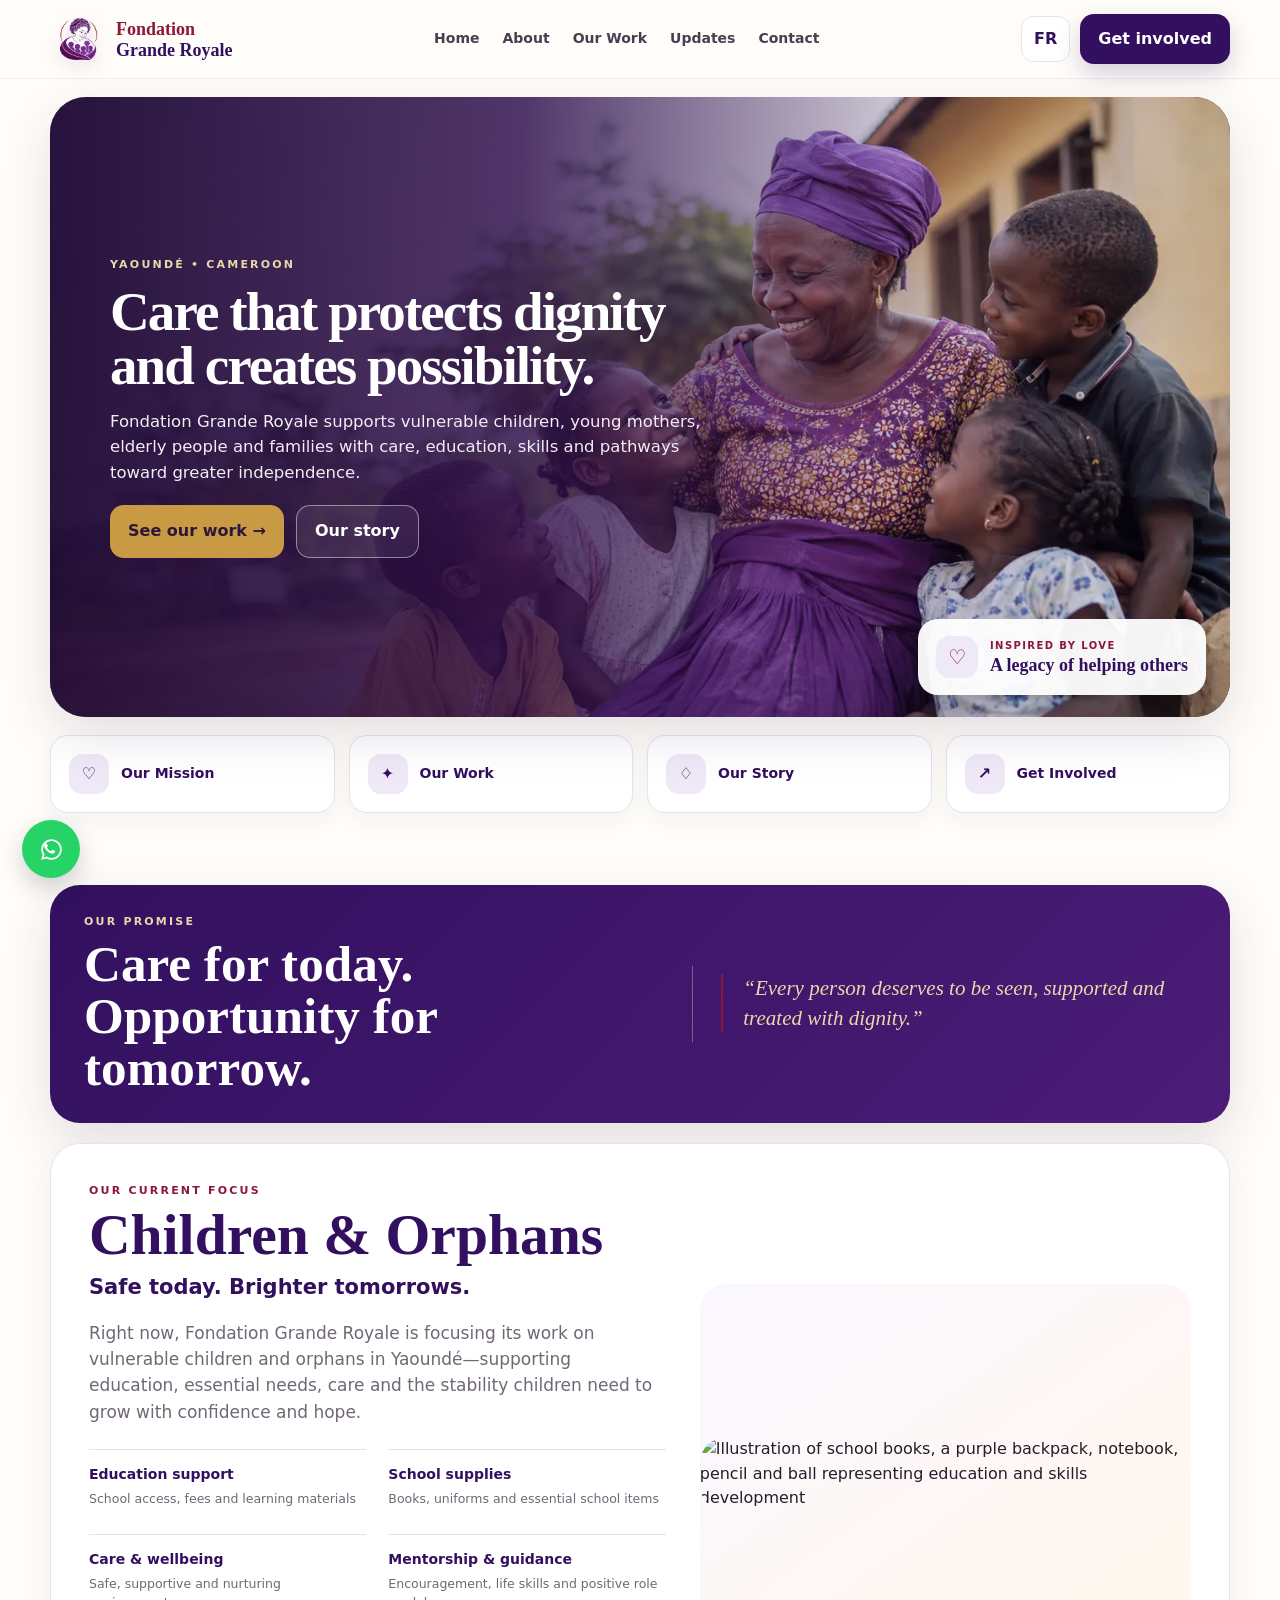
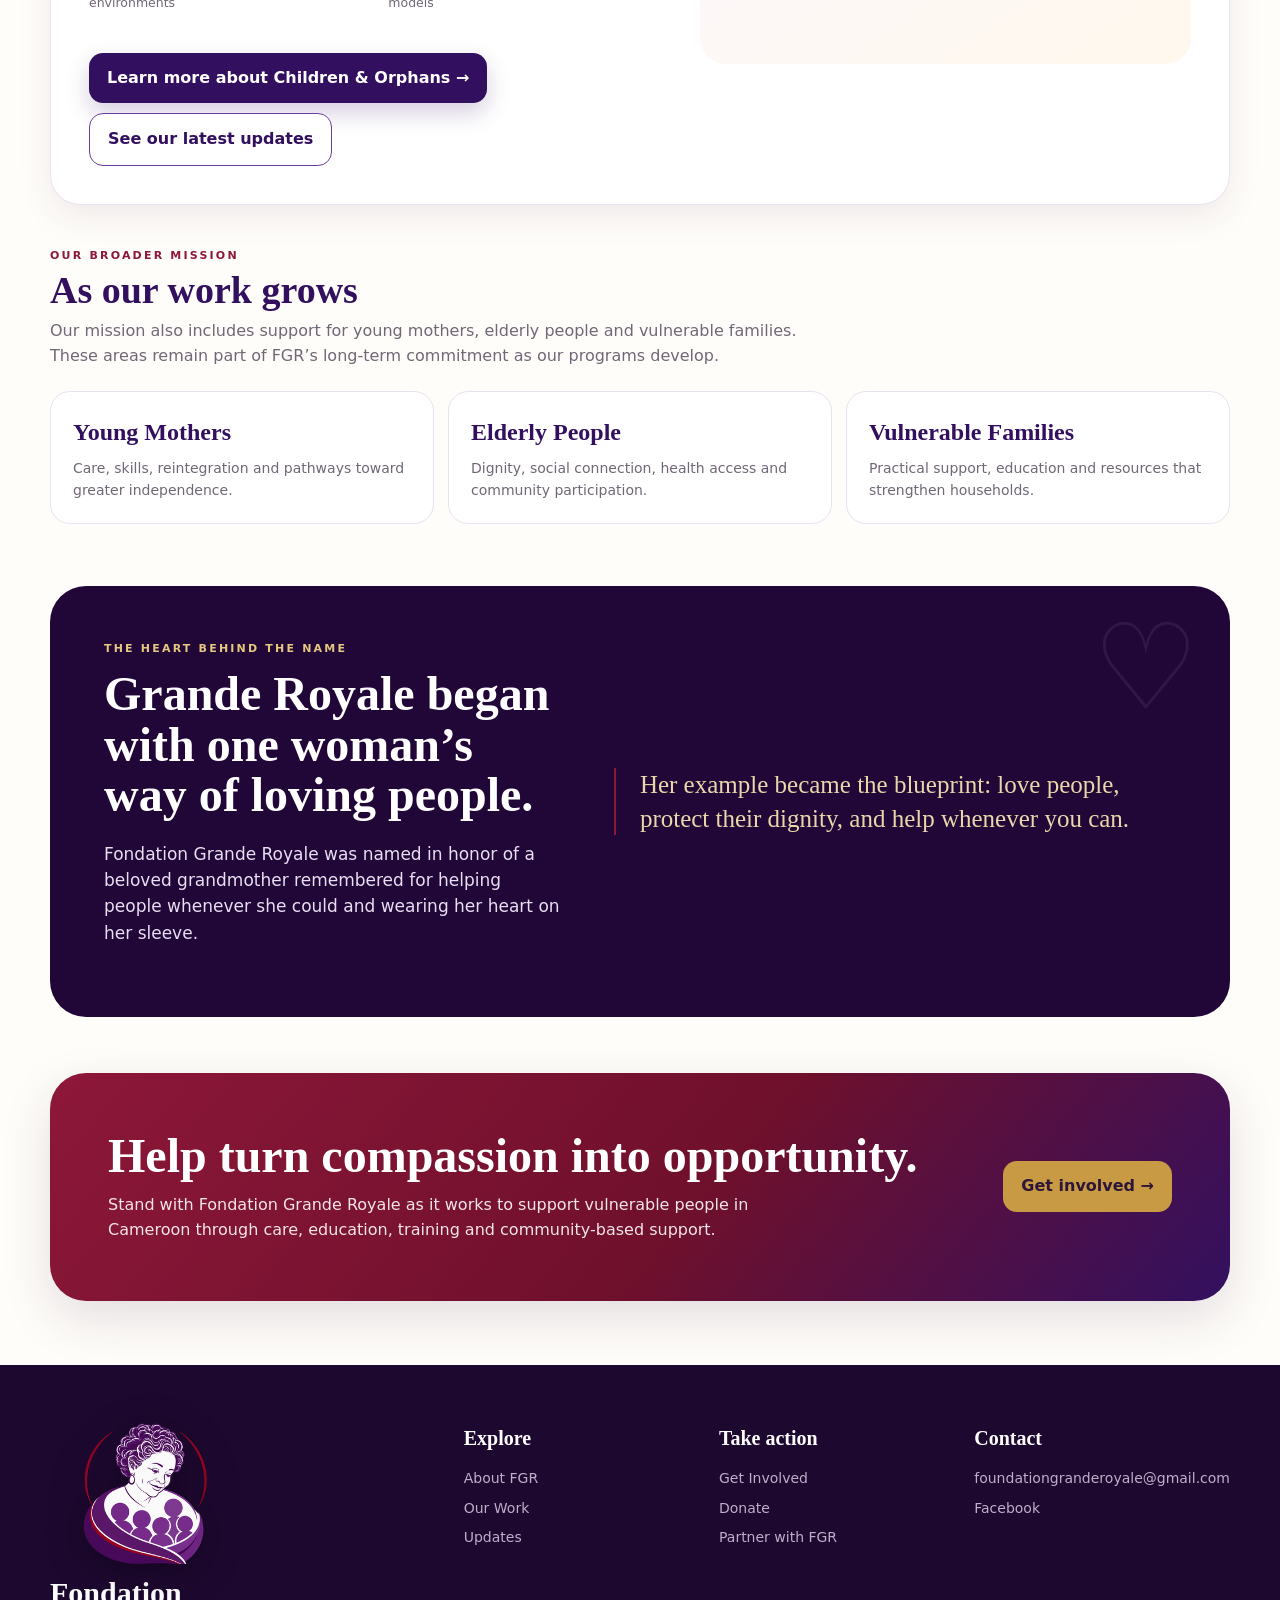
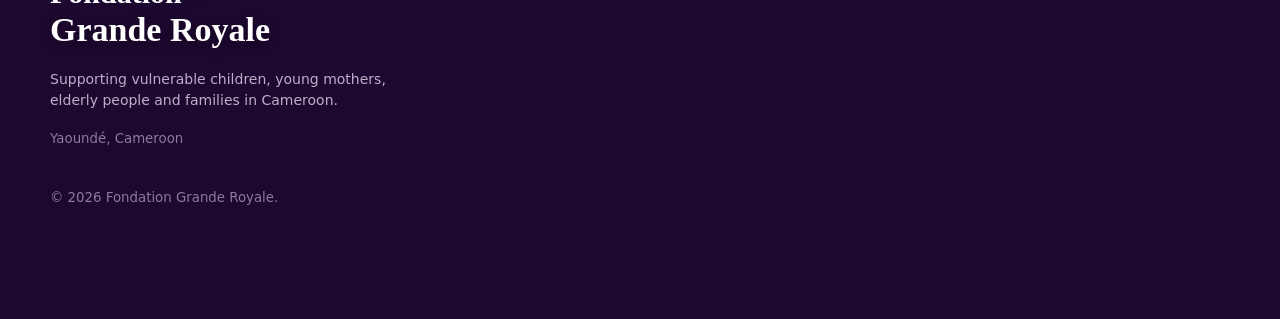
==== commit f464d79e: "Replace homepage focus illustration with approved image" ====
--- a/index.html
+++ b/index.html
@@ -1,5 +1,5 @@
 <!DOCTYPE html>
-<html data-page="index.html" lang="en"><head><meta charset="utf-8"/><meta content="width=device-width, initial-scale=1" name="viewport"/><meta content="#32105f" name="theme-color"/><meta content="Fondation Grande Royale is currently focused on supporting vulnerable children and orphans in Cameroon through education, care and essential support." name="description"/><title>Fondation Grande Royale | Cameroon</title><link href="manifest.webmanifest" rel="manifest"/><link href="icon-192.png" rel="apple-touch-icon"/><link href="styles.css?v=20261021-11" rel="stylesheet"/><link href="favicon-32.png" rel="icon" sizes="32x32" type="image/png"/><link href="favicon-48.png" rel="icon" sizes="48x48" type="image/png"/><link as="image" fetchpriority="high" href="hero-family.webp" rel="preload"/><link href="https://fondationgranderoyale.org/" rel="canonical"/><meta content="website" property="og:type"/><meta content="Fondation Grande Royale" property="og:site_name"/><meta content="Fondation Grande Royale | Cameroon" property="og:title"/><meta content="Fondation Grande Royale is currently focused on supporting vulnerable children and orphans in Cameroon through education, care and essential support." property="og:description"/><meta content="https://fondationgranderoyale.org/" property="og:url"/><meta content="https://fondationgranderoyale.org/og-image.jpg" property="og:image"/><meta content="summary_large_image" name="twitter:card"/><meta content="Fondation Grande Royale | Cameroon" name="twitter:title"/><meta content="Fondation Grande Royale is currently focused on supporting vulnerable children and orphans in Cameroon through education, care and essential support." name="twitter:description"/><meta content="https://fondationgranderoyale.org/og-image.jpg" name="twitter:image"/><script type="application/ld+json">{"@context": "https://schema.org", "@type": "NGO", "name": "Fondation Grande Royale", "url": "https://fondationgranderoyale.org", "logo": "https://fondationgranderoyale.org/logo-full.webp", "email": "foundationgranderoyale@gmail.com", "address": {"@type": "PostalAddress", "addressLocality": "Yaoundé", "addressCountry": "CM"}, "areaServed": {"@type": "Country", "name": "Cameroon"}}</script></head><body id="top"><header class="header"><div class="wrap header-inner"><a aria-label="Fondation Grande Royale home" class="brand" href="./index.html"><img alt="" class="brand-logo" decoding="async" height="250" src="logo-mark.webp" width="320"/><div class="brand-copy"><small>Fondation</small><strong>Grande Royale</strong></div></a><nav class="nav"><a href="./index.html">Home</a><a href="about.html">About</a><a href="programs.html">Our Work</a><a href="updates.html">Updates</a><a href="contact.html">Contact</a></nav><div class="header-actions"><button aria-label="Afficher le site en français" aria-pressed="false" class="lang" type="button">FR</button><a class="primary-btn" href="get-involved.html">Get involved</a><button aria-controls="mobile-menu" aria-expanded="false" aria-label="Open menu" class="menu" type="button">☰</button></div><div class="mobile-menu" id="mobile-menu"><a href="./index.html">Home</a><a href="about.html">About</a><a href="programs.html">Our Work</a><a href="updates.html">Updates</a><a href="get-involved.html">Get Involved</a><a href="contact.html">Contact</a></div></div></header>
+<html data-page="index.html" lang="en"><head><meta charset="utf-8"/><meta content="width=device-width, initial-scale=1" name="viewport"/><meta content="#32105f" name="theme-color"/><meta content="Fondation Grande Royale is currently focused on supporting vulnerable children and orphans in Cameroon through education, care and essential support." name="description"/><title>Fondation Grande Royale | Cameroon</title><link href="manifest.webmanifest" rel="manifest"/><link href="icon-192.png" rel="apple-touch-icon"/><link href="styles.css?v=20261021-12" rel="stylesheet"/><link href="favicon-32.png" rel="icon" sizes="32x32" type="image/png"/><link href="favicon-48.png" rel="icon" sizes="48x48" type="image/png"/><link as="image" fetchpriority="high" href="hero-family.webp" rel="preload"/><link href="https://fondationgranderoyale.org/" rel="canonical"/><meta content="website" property="og:type"/><meta content="Fondation Grande Royale" property="og:site_name"/><meta content="Fondation Grande Royale | Cameroon" property="og:title"/><meta content="Fondation Grande Royale is currently focused on supporting vulnerable children and orphans in Cameroon through education, care and essential support." property="og:description"/><meta content="https://fondationgranderoyale.org/" property="og:url"/><meta content="https://fondationgranderoyale.org/og-image.jpg" property="og:image"/><meta content="summary_large_image" name="twitter:card"/><meta content="Fondation Grande Royale | Cameroon" name="twitter:title"/><meta content="Fondation Grande Royale is currently focused on supporting vulnerable children and orphans in Cameroon through education, care and essential support." name="twitter:description"/><meta content="https://fondationgranderoyale.org/og-image.jpg" name="twitter:image"/><script type="application/ld+json">{"@context": "https://schema.org", "@type": "NGO", "name": "Fondation Grande Royale", "url": "https://fondationgranderoyale.org", "logo": "https://fondationgranderoyale.org/logo-full.webp", "email": "foundationgranderoyale@gmail.com", "address": {"@type": "PostalAddress", "addressLocality": "Yaoundé", "addressCountry": "CM"}, "areaServed": {"@type": "Country", "name": "Cameroon"}}</script></head><body id="top"><header class="header"><div class="wrap header-inner"><a aria-label="Fondation Grande Royale home" class="brand" href="./index.html"><img alt="" class="brand-logo" decoding="async" height="250" src="logo-mark.webp" width="320"/><div class="brand-copy"><small>Fondation</small><strong>Grande Royale</strong></div></a><nav class="nav"><a href="./index.html">Home</a><a href="about.html">About</a><a href="programs.html">Our Work</a><a href="updates.html">Updates</a><a href="contact.html">Contact</a></nav><div class="header-actions"><button aria-label="Afficher le site en français" aria-pressed="false" class="lang" type="button">FR</button><a class="primary-btn" href="get-involved.html">Get involved</a><button aria-controls="mobile-menu" aria-expanded="false" aria-label="Open menu" class="menu" type="button">☰</button></div><div class="mobile-menu" id="mobile-menu"><a href="./index.html">Home</a><a href="about.html">About</a><a href="programs.html">Our Work</a><a href="updates.html">Updates</a><a href="get-involved.html">Get Involved</a><a href="contact.html">Contact</a></div></div></header>
 <main><section class="hero"><div class="wrap"><div class="hero-card"><div class="hero-photo"></div><div class="hero-overlay"></div><div class="hero-content"><div class="eyebrow gold">Yaoundé • Cameroon</div><h1>Care that protects dignity and creates possibility.</h1><p>Fondation Grande Royale supports vulnerable children, young mothers, elderly people and families with care, education, skills and pathways toward greater independence.</p><div class="hero-cta"><a class="gold-btn" href="programs.html">See our work →</a><a class="ghost-btn" href="about.html">Our story</a></div></div><div class="hero-note"><i>♡</i><div><small>Inspired by love</small><strong>A legacy of helping others</strong></div></div></div><div class="quick"><a href="about.html"><span>♡</span><strong>Our Mission</strong></a><a href="programs.html"><span>✦</span><strong>Our Work</strong></a><a href="about.html#story"><span>♢</span><strong>Our Story</strong></a><a href="get-involved.html"><span>↗</span><strong>Get Involved</strong></a></div></div></section>
 <section class="section home-focus"><div class="wrap">
 <div class="promise-band">
@@ -29,39 +29,7 @@
     </div>
   </div>
 
-  <div class="education-materials" role="img" aria-label="Illustration of school books, backpack, notebook, pencils and educational materials">
-    <svg viewBox="0 0 620 430" xmlns="http://www.w3.org/2000/svg" aria-hidden="true">
-      <defs>
-        <linearGradient id="bag" x1="0" x2="1"><stop stop-color="#32105f"/><stop offset="1" stop-color="#6b3fa0"/></linearGradient>
-        <linearGradient id="book" x1="0" x2="1"><stop stop-color="#8d1739"/><stop offset="1" stop-color="#b94768"/></linearGradient>
-      </defs>
-      <circle cx="470" cy="105" r="74" fill="#f3e4c2"/>
-      <circle cx="125" cy="300" r="95" fill="#efe8f7"/>
-      <path d="M87 300c18-45 54-74 101-84" fill="none" stroke="#bfa9d7" stroke-width="18" stroke-linecap="round"/>
-      <path d="M145 270c-9-30-2-60 21-87" fill="none" stroke="#6b3fa0" stroke-width="15" stroke-linecap="round"/>
-      <rect x="202" y="274" width="270" height="34" rx="8" fill="#c89a43"/>
-      <rect x="228" y="238" width="260" height="38" rx="8" fill="url(#book)"/>
-      <rect x="250" y="205" width="232" height="34" rx="8" fill="#6b3fa0"/>
-      <rect x="278" y="173" width="190" height="32" rx="8" fill="#ead7a9"/>
-      <path d="M352 112h110c31 0 56 25 56 56v119H296V168c0-31 25-56 56-56Z" fill="url(#bag)"/>
-      <path d="M347 112c8-28 29-44 60-44s52 16 60 44" fill="none" stroke="#8d1739" stroke-width="16" stroke-linecap="round"/>
-      <rect x="330" y="166" width="154" height="88" rx="18" fill="#4b1d78" stroke="#c89a43" stroke-width="5"/>
-      <rect x="375" y="137" width="65" height="20" rx="10" fill="#c89a43"/>
-      <path d="M86 326l86-80" stroke="#c89a43" stroke-width="13" stroke-linecap="round"/>
-      <path d="M105 344l86-80" stroke="#8d1739" stroke-width="13" stroke-linecap="round"/>
-      <path d="M124 362l86-80" stroke="#6b3fa0" stroke-width="13" stroke-linecap="round"/>
-      <rect x="70" y="182" width="72" height="116" rx="10" fill="#fffdf9" stroke="#32105f" stroke-width="5"/>
-      <line x1="86" y1="208" x2="126" y2="208" stroke="#c89a43" stroke-width="6"/>
-      <line x1="86" y1="228" x2="126" y2="228" stroke="#bfa9d7" stroke-width="5"/>
-      <line x1="86" y1="248" x2="126" y2="248" stroke="#bfa9d7" stroke-width="5"/>
-      <circle cx="518" cy="304" r="54" fill="#fffdf9" stroke="#32105f" stroke-width="6"/>
-      <path d="M487 303c20-30 44-42 70-36M490 326c30 15 57 15 79-1M518 253v102" fill="none" stroke="#6b3fa0" stroke-width="5" stroke-linecap="round"/>
-      <ellipse cx="370" cy="352" rx="214" ry="18" fill="#e8dff0"/>
-      <path d="M218 328c52-18 105-18 158 0v63c-53-18-106-18-158 0z" fill="#fffdf9" stroke="#32105f" stroke-width="5"/>
-      <path d="M376 328c52-18 105-18 158 0v63c-53-18-106-18-158 0z" fill="#fffdf9" stroke="#32105f" stroke-width="5"/>
-      <line x1="376" y1="328" x2="376" y2="390" stroke="#c89a43" stroke-width="5"/>
-    </svg>
-  </div>
+  <div class="education-materials"><img src="[data-uri]" alt="Illustration of school books, a purple backpack, notebook, pencil and ball representing education and skills development" decoding="async" loading="lazy"/></div>
 </article>
 
 <div class="secondary-focus">
--- a/styles.css
+++ b/styles.css
@@ -664,3 +664,16 @@
   .work-hero{padding:30px 0 26px}
   .work-hero-copy p{font-size:18px}
 }
+
+
+/* Mobile: place Children & Orphans illustration before text/details */
+@media(max-width:820px){
+  .children-focus-card{
+    display:flex;
+    flex-direction:column;
+  }
+  .children-focus-card .education-materials{
+    order:-1;
+    margin-bottom:20px;
+  }
+}
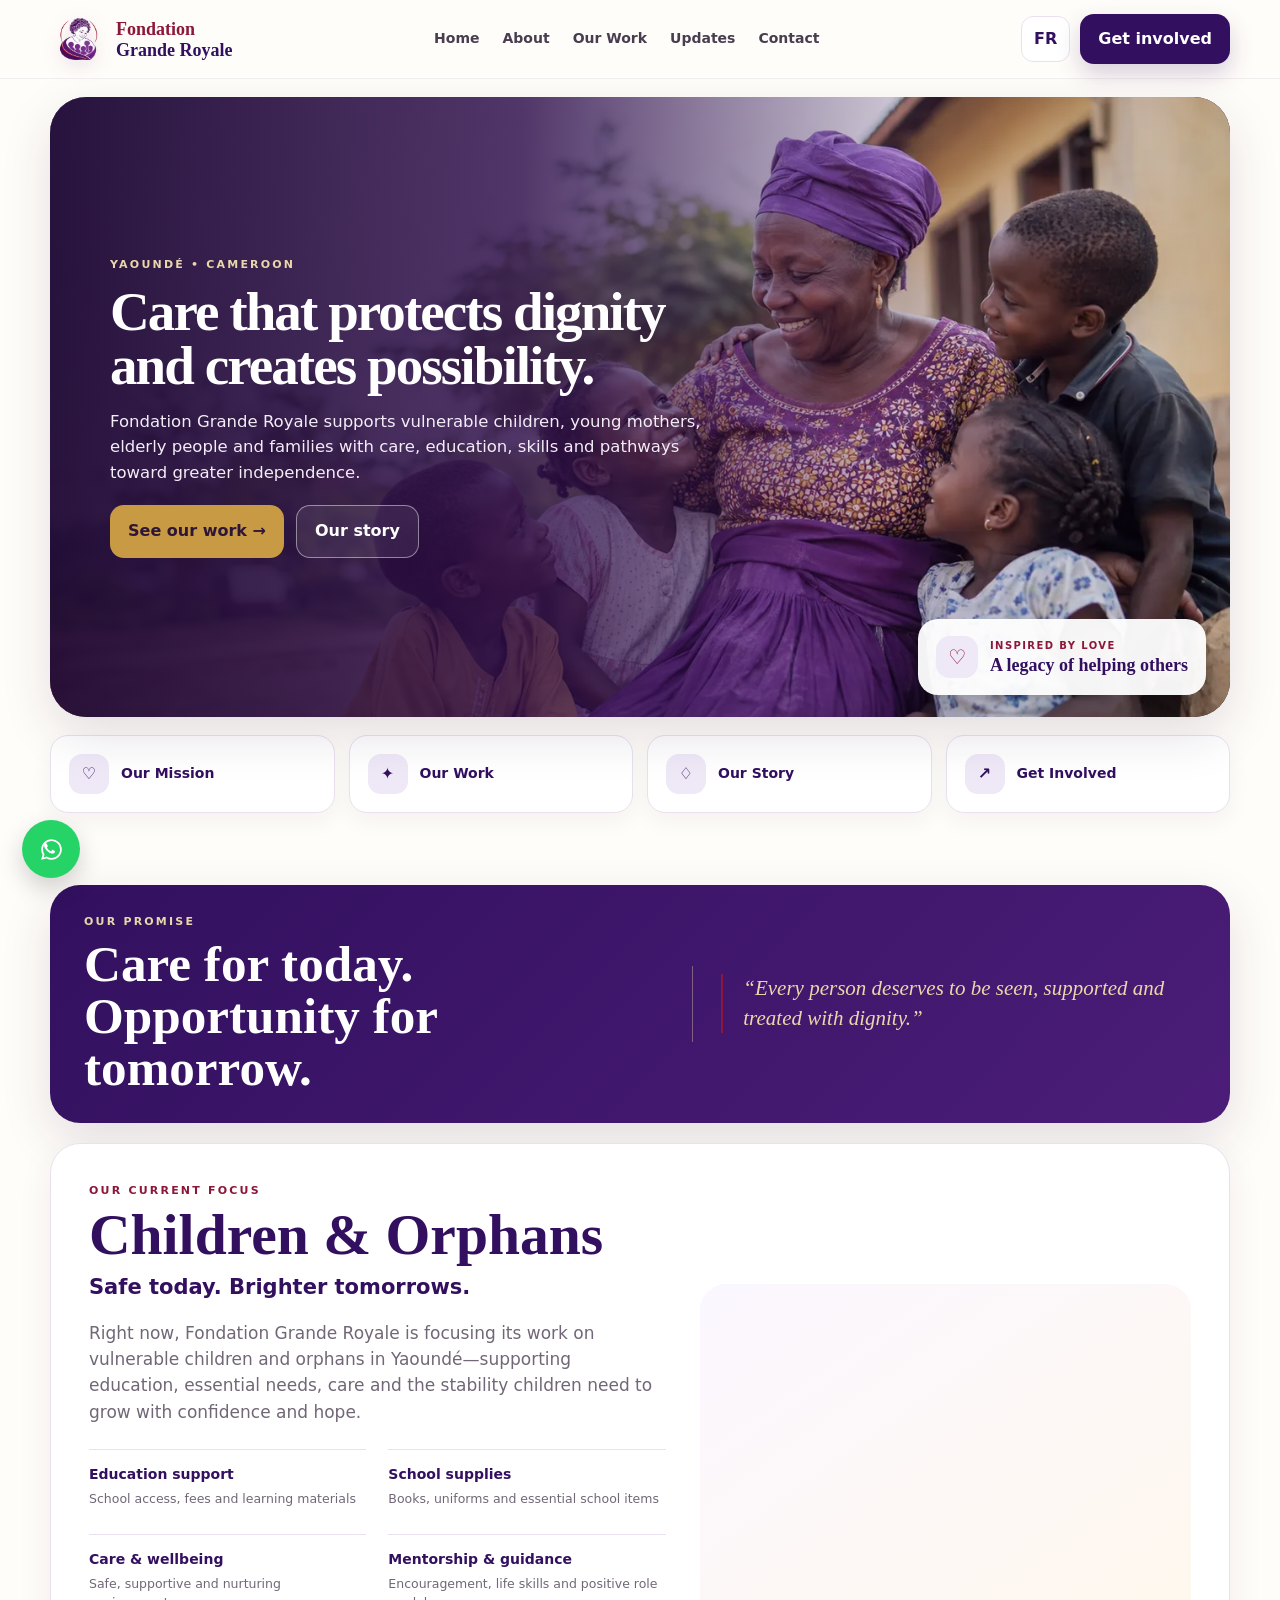
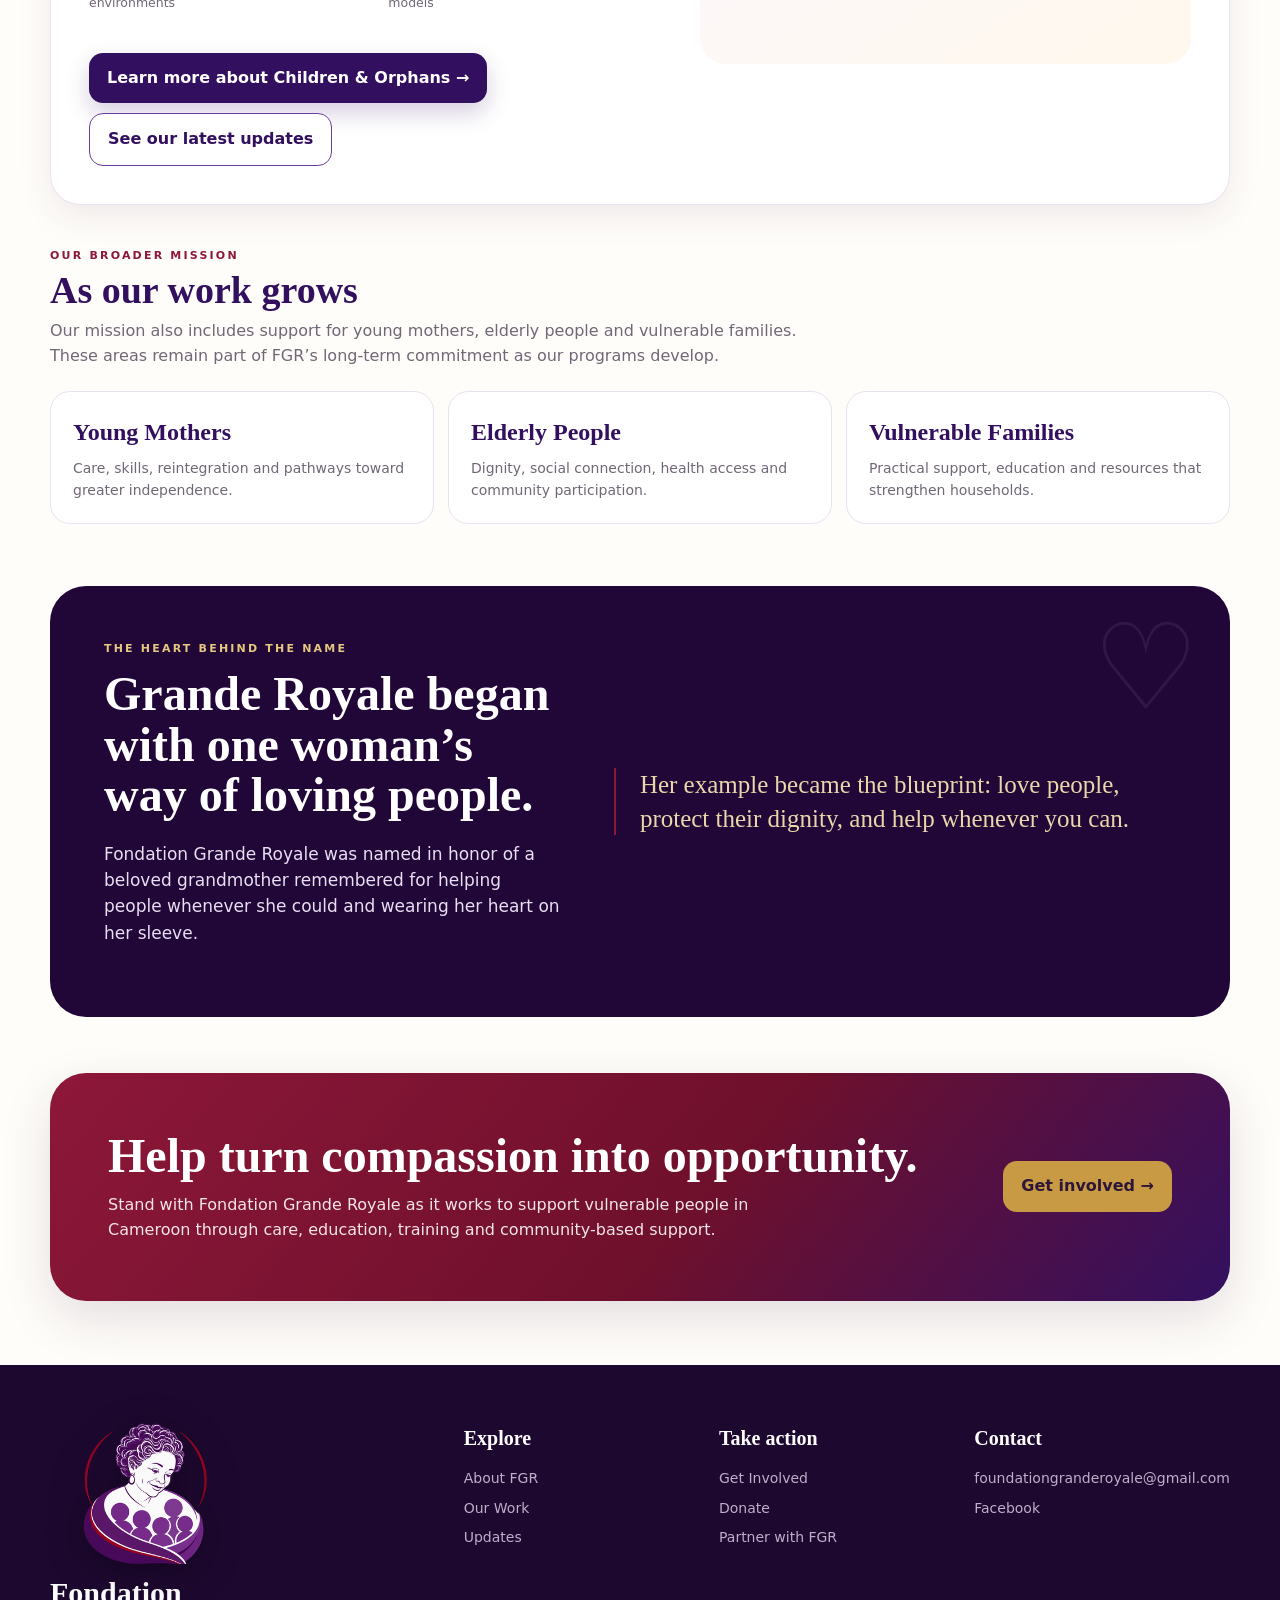
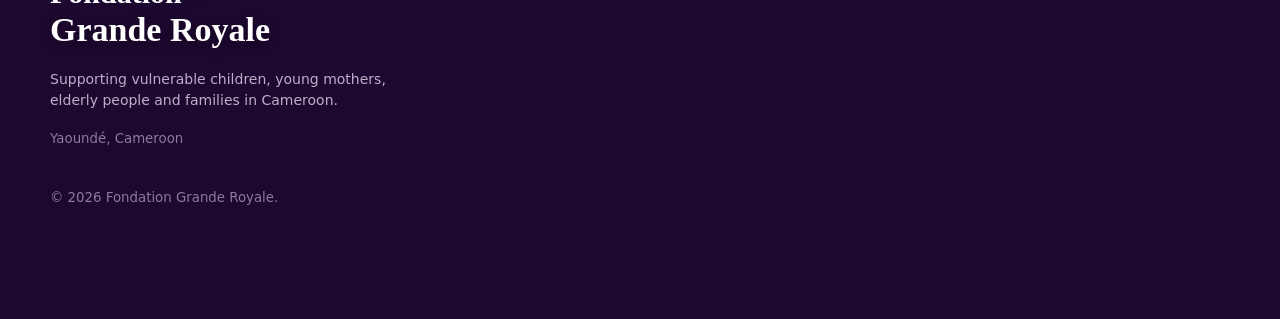
==== commit 09554b89: "Use homepage education illustration asset" ====
--- a/index.html
+++ b/index.html
@@ -1,5 +1,5 @@
 <!DOCTYPE html>
-<html data-page="index.html" lang="en"><head><meta charset="utf-8"/><meta content="width=device-width, initial-scale=1" name="viewport"/><meta content="#32105f" name="theme-color"/><meta content="Fondation Grande Royale is currently focused on supporting vulnerable children and orphans in Cameroon through education, care and essential support." name="description"/><title>Fondation Grande Royale | Cameroon</title><link href="manifest.webmanifest" rel="manifest"/><link href="icon-192.png" rel="apple-touch-icon"/><link href="styles.css?v=20261021-12" rel="stylesheet"/><link href="favicon-32.png" rel="icon" sizes="32x32" type="image/png"/><link href="favicon-48.png" rel="icon" sizes="48x48" type="image/png"/><link as="image" fetchpriority="high" href="hero-family.webp" rel="preload"/><link href="https://fondationgranderoyale.org/" rel="canonical"/><meta content="website" property="og:type"/><meta content="Fondation Grande Royale" property="og:site_name"/><meta content="Fondation Grande Royale | Cameroon" property="og:title"/><meta content="Fondation Grande Royale is currently focused on supporting vulnerable children and orphans in Cameroon through education, care and essential support." property="og:description"/><meta content="https://fondationgranderoyale.org/" property="og:url"/><meta content="https://fondationgranderoyale.org/og-image.jpg" property="og:image"/><meta content="summary_large_image" name="twitter:card"/><meta content="Fondation Grande Royale | Cameroon" name="twitter:title"/><meta content="Fondation Grande Royale is currently focused on supporting vulnerable children and orphans in Cameroon through education, care and essential support." name="twitter:description"/><meta content="https://fondationgranderoyale.org/og-image.jpg" name="twitter:image"/><script type="application/ld+json">{"@context": "https://schema.org", "@type": "NGO", "name": "Fondation Grande Royale", "url": "https://fondationgranderoyale.org", "logo": "https://fondationgranderoyale.org/logo-full.webp", "email": "foundationgranderoyale@gmail.com", "address": {"@type": "PostalAddress", "addressLocality": "Yaoundé", "addressCountry": "CM"}, "areaServed": {"@type": "Country", "name": "Cameroon"}}</script></head><body id="top"><header class="header"><div class="wrap header-inner"><a aria-label="Fondation Grande Royale home" class="brand" href="./index.html"><img alt="" class="brand-logo" decoding="async" height="250" src="logo-mark.webp" width="320"/><div class="brand-copy"><small>Fondation</small><strong>Grande Royale</strong></div></a><nav class="nav"><a href="./index.html">Home</a><a href="about.html">About</a><a href="programs.html">Our Work</a><a href="updates.html">Updates</a><a href="contact.html">Contact</a></nav><div class="header-actions"><button aria-label="Afficher le site en français" aria-pressed="false" class="lang" type="button">FR</button><a class="primary-btn" href="get-involved.html">Get involved</a><button aria-controls="mobile-menu" aria-expanded="false" aria-label="Open menu" class="menu" type="button">☰</button></div><div class="mobile-menu" id="mobile-menu"><a href="./index.html">Home</a><a href="about.html">About</a><a href="programs.html">Our Work</a><a href="updates.html">Updates</a><a href="get-involved.html">Get Involved</a><a href="contact.html">Contact</a></div></div></header>
+<html data-page="index.html" lang="en"><head><meta charset="utf-8"/><meta content="width=device-width, initial-scale=1" name="viewport"/><meta content="#32105f" name="theme-color"/><meta content="Fondation Grande Royale is currently focused on supporting vulnerable children and orphans in Cameroon through education, care and essential support." name="description"/><title>Fondation Grande Royale | Cameroon</title><link href="manifest.webmanifest" rel="manifest"/><link href="icon-192.png" rel="apple-touch-icon"/><link href="styles.css?v=20261021-14" rel="stylesheet"/><link href="favicon-32.png" rel="icon" sizes="32x32" type="image/png"/><link href="favicon-48.png" rel="icon" sizes="48x48" type="image/png"/><link as="image" fetchpriority="high" href="hero-family.webp" rel="preload"/><link href="https://fondationgranderoyale.org/" rel="canonical"/><meta content="website" property="og:type"/><meta content="Fondation Grande Royale" property="og:site_name"/><meta content="Fondation Grande Royale | Cameroon" property="og:title"/><meta content="Fondation Grande Royale is currently focused on supporting vulnerable children and orphans in Cameroon through education, care and essential support." property="og:description"/><meta content="https://fondationgranderoyale.org/" property="og:url"/><meta content="https://fondationgranderoyale.org/og-image.jpg" property="og:image"/><meta content="summary_large_image" name="twitter:card"/><meta content="Fondation Grande Royale | Cameroon" name="twitter:title"/><meta content="Fondation Grande Royale is currently focused on supporting vulnerable children and orphans in Cameroon through education, care and essential support." name="twitter:description"/><meta content="https://fondationgranderoyale.org/og-image.jpg" name="twitter:image"/><script type="application/ld+json">{"@context": "https://schema.org", "@type": "NGO", "name": "Fondation Grande Royale", "url": "https://fondationgranderoyale.org", "logo": "https://fondationgranderoyale.org/logo-full.webp", "email": "foundationgranderoyale@gmail.com", "address": {"@type": "PostalAddress", "addressLocality": "Yaoundé", "addressCountry": "CM"}, "areaServed": {"@type": "Country", "name": "Cameroon"}}</script></head><body id="top"><header class="header"><div class="wrap header-inner"><a aria-label="Fondation Grande Royale home" class="brand" href="./index.html"><img alt="" class="brand-logo" decoding="async" height="250" src="logo-mark.webp" width="320"/><div class="brand-copy"><small>Fondation</small><strong>Grande Royale</strong></div></a><nav class="nav"><a href="./index.html">Home</a><a href="about.html">About</a><a href="programs.html">Our Work</a><a href="updates.html">Updates</a><a href="contact.html">Contact</a></nav><div class="header-actions"><button aria-label="Afficher le site en français" aria-pressed="false" class="lang" type="button">FR</button><a class="primary-btn" href="get-involved.html">Get involved</a><button aria-controls="mobile-menu" aria-expanded="false" aria-label="Open menu" class="menu" type="button">☰</button></div><div class="mobile-menu" id="mobile-menu"><a href="./index.html">Home</a><a href="about.html">About</a><a href="programs.html">Our Work</a><a href="updates.html">Updates</a><a href="get-involved.html">Get Involved</a><a href="contact.html">Contact</a></div></div></header>
 <main><section class="hero"><div class="wrap"><div class="hero-card"><div class="hero-photo"></div><div class="hero-overlay"></div><div class="hero-content"><div class="eyebrow gold">Yaoundé • Cameroon</div><h1>Care that protects dignity and creates possibility.</h1><p>Fondation Grande Royale supports vulnerable children, young mothers, elderly people and families with care, education, skills and pathways toward greater independence.</p><div class="hero-cta"><a class="gold-btn" href="programs.html">See our work →</a><a class="ghost-btn" href="about.html">Our story</a></div></div><div class="hero-note"><i>♡</i><div><small>Inspired by love</small><strong>A legacy of helping others</strong></div></div></div><div class="quick"><a href="about.html"><span>♡</span><strong>Our Mission</strong></a><a href="programs.html"><span>✦</span><strong>Our Work</strong></a><a href="about.html#story"><span>♢</span><strong>Our Story</strong></a><a href="get-involved.html"><span>↗</span><strong>Get Involved</strong></a></div></div></section>
 <section class="section home-focus"><div class="wrap">
 <div class="promise-band">
@@ -29,7 +29,7 @@
     </div>
   </div>
 
-  <div class="education-materials"><img src="[data-uri]" alt="Illustration of school books, a purple backpack, notebook, pencil and ball representing education and skills development" decoding="async" loading="lazy"/></div>
+  <div class="education-materials"><img src="assets/home-education-illustration.webp" alt="Illustration of school books, a purple backpack, notebook, pencil and ball representing education and skills development" decoding="async" loading="lazy"/></div>
 </article>
 
 <div class="secondary-focus">
